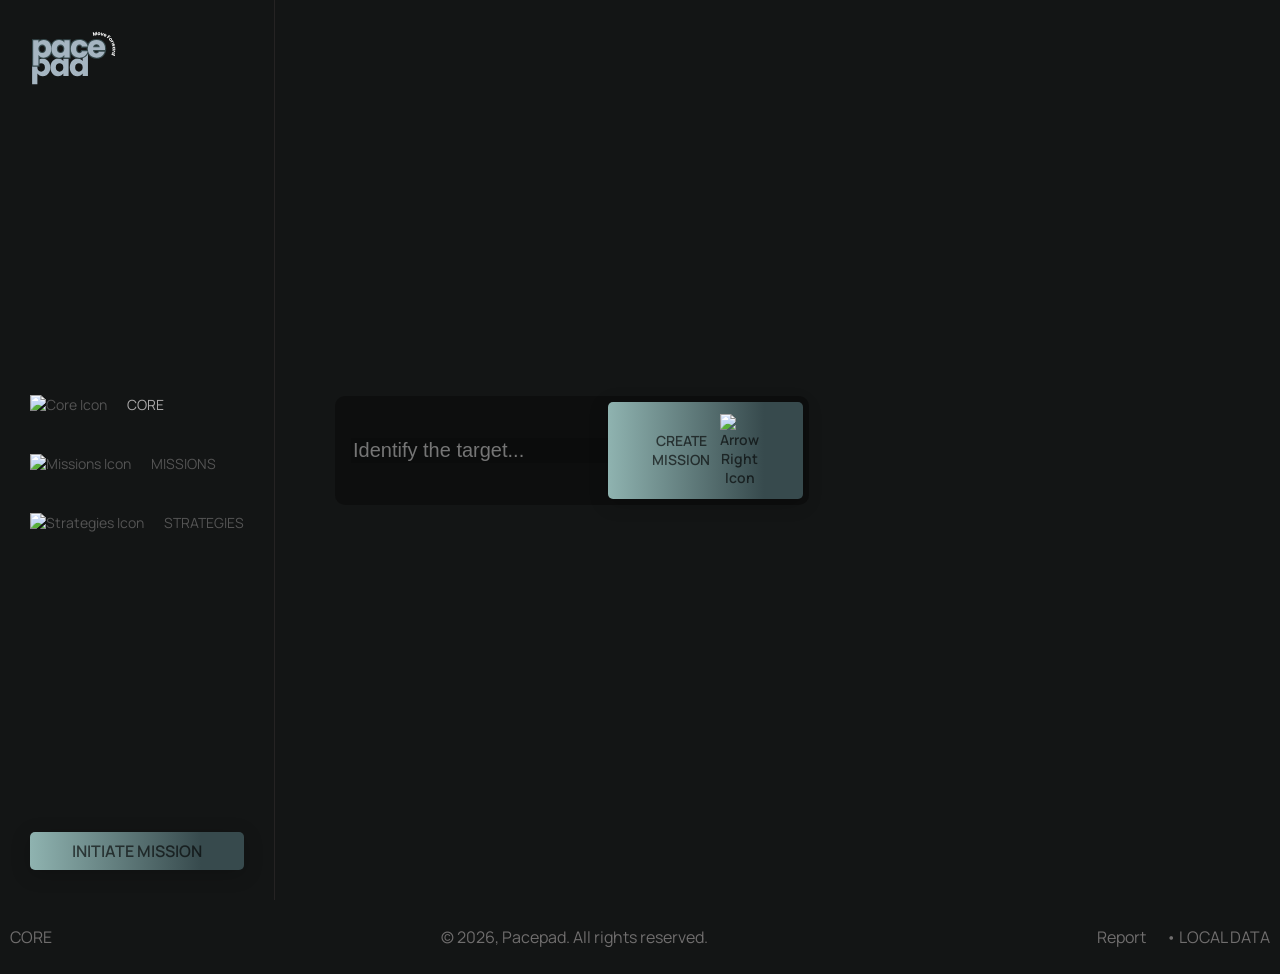
==== index.html @ 88a301ad "feat: enhance navigation and layout across multiple pages with improved styling and new start missio" ====
<!doctype html>
<html lang="en">
  <head>
    <meta charset="UTF-8" />
    <meta name="viewport" content="width=device-width, initial-scale=1.0" />
    <title>PacePad | Core</title>
    <link rel="preconnect" href="https://fonts.googleapis.com" />
    <link rel="preconnect" href="https://fonts.gstatic.com" crossorigin />
    <link
      href="https://fonts.googleapis.com/css2?family=Manrope:wght@200..800&display=swap"
      rel="stylesheet"
    />
    <link rel="stylesheet" href="./styles.css" />
  </head>
  <body>
    <div class="body-flex">
      <header>
        <nav class="nav">
          <a href="#" class="nav__logo"
            ><img src="./assets/pacepad-logo.svg" alt="Pacepad Logo" />
          </a>
          <ul class="nav__list">
            <li class="nav__list-item">
              <img src="./assets/icons/core-icon.svg" alt="Core Icon" />
              <a href="#" class="list-item--active">CORE</a>
            </li>
            <li class="nav__list-item">
              <img src="./assets/icons/mission-icon.svg" alt="Missions Icon" />
              <a href="./missions.html">MISSIONS</a>
            </li>
            <li class="nav__list-item">
              <img
                src="./assets/icons/strategy-icon.svg"
                alt="Strategies Icon"
              />
              <a href="./strategies.html">STRATEGIES</a>
            </li>
          </ul>
          <a href="startmission.html" class="btn btn--primary"
            >INITIATE MISSION</a
          >
        </nav>
      </header>

      <main class="flex-row main__container">
        <div class="flex-column workspace">
          <div class="mission-creator">
            <input
              type="text"
              id="createMissionInput"
              placeholder="Identify the target..."
              class="mission-creator__input"
            />
            <a href="startmission.html" class="btn btn--secondary"
              ><span class="flex-row btn__content"
                >CREATE <br />
                MISSION
                <img
                  src="./assets/icons/arrow-forward.svg"
                  alt="Arrow Right Icon"
              /></span>
            </a>
          </div>
          <div class="focus-missions"></div>
        </div>
        <div class="progress-card"></div>
      </main>
    </div>
    <footer class="footer">
      <a href="#">CORE</a>
      <span>© 2026, Pacepad. All rights reserved.</span>
      <span class="footer-right">
        <a href="mailto:busra.kuscu@code2career.eu">Report</a>
        <p>• LOCAL DATA</p>
      </span>
    </footer>
    <script src="./script.js"></script>
  </body>
</html>
---- styles.css ----
* {
  box-sizing: border-box;
}

:root {
  --color-primary: #8FB3B0;
  --color-secondary: #374A4D;
  --color-tertiary: #A5B5C1;
  --color-neutral: #131515;
  --color-base: #eadfdf2d;
  --color-bright: #626543;

  --text-xs: 0.75rem;
  --text-sm: 0.875rem;
  --text-md: 1rem;
  --text-lg: 1.125rem;
  --text-xl: 1.25rem;
  --text-2xl: 1.5rem;
  --text-3xl: 2rem;

  --max-content: 780px;
}

body {
  font-family: "Manrope", sans-serif;
  margin: 0;
  padding: 0;
  background-color: var(--color-neutral);
}

a {
  color: inherit;
  text-decoration: none;
  display: inline-block;
}

a:hover {
  color: inherit;
  text-decoration: none;
}

/*a:visited {
  color: inherit;
}*/

ul {
  list-style: none;
  margin: 0;
  padding: 0;
}

picture,
img {
  max-width: 100%;
  margin: 0;
}

h1 {
  margin: 0;
  color: #ffffff;

}

h2 {
  font-size: 1.5rem;
  letter-spacing: 0.1rem;
  line-height: 150%;
  margin: 0;
  text-align: center;
}

.body-flex {
  display: flex;
  flex-direction: row;
}

.nav {
  display: flex;
  flex-direction: column;
  justify-content: space-between;
  flex-shrink: 0;
  padding: 30px;
  max-width: 280px;
  width: 100%;
  height: 100vh;
  border-right: 1px solid #252323;
}

.nav__logo img {
  width: 100px;
  height: auto;
}

.nav__list {
  display: flex;
  flex-direction: column;
  gap: 40px;
}

.nav__list-item {
  display: flex;
  align-items: center;
  gap: 20px;
  font-size: 14px;
  color: #545454;
}

.nav__list-item a:hover {
  color: #aba9a9a7;
}

.list-item--active {
  color: #aaa8a8;
}

.flex-row {
  display: flex;
  flex-direction: row;
}

.flex-column {
  display: flex;
  flex-direction: column;
}

.main__container {
  justify-content: space-between;
  align-items: center;
  gap: 30px;
  flex: 1;
  width: 100%;
  max-width: 1100px;
  margin: 50px 60px;
  color: #A5B5C1;
}

.workspace {
  align-items: center;
  justify-content: center;
}

.mission-creator {
  display: flex;
  align-items: center;
  justify-content: center;
  padding: 6px 6px 6px 16px;
  width: 100%;
  border: none;
  border-radius: 10px;
  background-color: #0b0b0ba8;
}

.mission-creator:focus-within {
  border-color: #769f9d29;
  box-shadow: 0 0 0 1px #769f9d29;
}

.mission-creator__input {
  flex: 1;
  border: none;
  outline: none;
  font-size: 20px;
  color: #ffffff77;
  background-color: #0b0b0ba8;
}

.mission__container {
  color: #A5B5C1;
  display: flex;
  flex-direction: column;
  justify-content: baseline;
}

.mission__title {
  font-size: 14px;
  letter-spacing: 0.2rem;
}

.form-container {
  width: 100%;
  max-width: 900px;
  display: flex;
  flex-direction: column;
  gap: 40px;
}

fieldset {
  border: none;
  /* Tarayıcının varsayılan çerçevesini kaldırıyoruz */
  padding: 0;
  margin: 0;
  min-width: 0;
  /* Bazı tarayıcılarda taşmayı önler */
}

legend {
  padding: 0;
  display: table;
  /* Genişlik sorunlarını çözer */
}





.main__title {
  font-size: 32px;
}

.strategy__container {
  margin: 40px;
  gap: 30px;
}

.strategy-card {
  align-items: center;
  justify-content: space-between;
  gap: 24px;
  flex: 1;
  padding: 30px;
  cursor: pointer;
  position: relative;
  transform: scale(0.9);
  opacity: 0.7;
  border: 1px solid #4857631d;
  border-radius: 10px;
  color: #798690;
}

.card--active {
  font-weight: 600;
  transform: scale(1.05);
  opacity: 1;
  z-index: 10;
  box-shadow: 0 0 30px rgba(130, 127, 127, 0.308);
  border-color: var(--color-tertiary);
  color: #e4e9ed;
}

.card-icon {
  padding: 10px;
  border: 1px solid #717c8457;
  border-radius: 50px;
}

.card-icon--active {
  background: radial-gradient(circle, rgba(118, 159, 157, 0.352) 0%, rgba(5, 5, 5, 0) 70%);
  box-shadow:
    0 0 20px 0 rgba(118, 159, 157, 0.5),
    inset 0 0 10px 0 rgba(118, 159, 157, 0.3);
  border-color: #A5B5C1;
}

.card__text {
  text-align: center;
  font-size: 16px;
  line-height: 150%;
}

.card-badge {
  position: absolute;
  top: 0;
  left: 50%;
  transform: translate(-50%, -100%);
  transition: opacity 0.3s ease;
  z-index: 10;
  padding: 4px 16px;
  font-size: 12px;
  font-weight: 700;
  text-align: center;
  width: max-content;
  border-radius: 20px;
  background-color: #98ccc9;
  color: #050505a4;
}

.card-status {
  align-items: center;
  gap: 8px;
  transition: color 0.3s ease;
}

.status-dot {
  width: 12px;
  height: 12px;
  background-color: transparent;
  transition: all 0.3s ease;
  border: 2px solid #4a555e;
  border-radius: 50%;
}

.status-dot--active {
  box-shadow: 0 0 10px 2px rgba(118, 159, 157, 0.6);
  border-color: #769f9d;
  background-color: #bed0cf;
}

.status-text {
  font-size: 12px;
  font-weight: 700;
}





.btn {
  cursor: pointer;
  border: none;
  border-radius: 5px;
  text-align: center;
}

.btn--primary {
  padding: 8px 40px;
  font-weight: 600;
  background: linear-gradient(90deg, var(--color-primary) 0%, var(--color-secondary)80%);
  transition: all 0.4s cubic-bezier(0.4, 0, 0.2, 1);
  box-shadow: 0 4px 20px rgba(0, 0, 0, 0.2);
  color: #000000a0;
}

.btn--primary:hover {
  box-shadow: 0 6px 20px rgba(224, 236, 232, 0.264);
  color: #000000a0;
}

.btn--secondary {
  padding: 12px 24px;
  background: linear-gradient(90deg, var(--color-primary) 0%, var(--color-secondary)80%);
  transition: all 0.4s cubic-bezier(0.4, 0, 0.2, 1);
  box-shadow: 0 4px 20px rgba(0, 0, 0, 0.2);
  color: #000000a0;
}

.btn--secondary:hover {
  box-shadow: 0 6px 20px rgba(224, 236, 232, 0.264);
  color: #000000a0;
}

.btn--tertiary {
  background: transparent;
  padding: 8px 16px;
  transition: all 0.3s ease;
  color: #c3c6cacf;
}

.btn--tertiary:hover {
  color: #ffffff;
}

.btn--active {
  background-color: #48576367;
}

.btn__group {

  gap: 8px;
  padding: 5px 12px;
  border-radius: 10px;
  background-color: #252f374f;
}

.btn__content {
  align-items: center;
  gap: 10px;
  padding-left: 20px;
  padding-right: 20px;
  width: min-content;
  font-weight: 600;
  font-size: 14px;
  color: #000000a0;
}





















.footer {
  display: flex;
  align-items: baseline;
  justify-content: space-between;
  gap: 20px;
  margin: 10px;
  color: #706e6e;
}

.footer-right {
  display: flex;
  align-items: baseline;
  gap: 20px;
}




























.hidden {
  display: none;
}



@media all and (min-width: 640px) and (max-width: 1023.98px) {}

@media all and (min-width: 1024px) {}
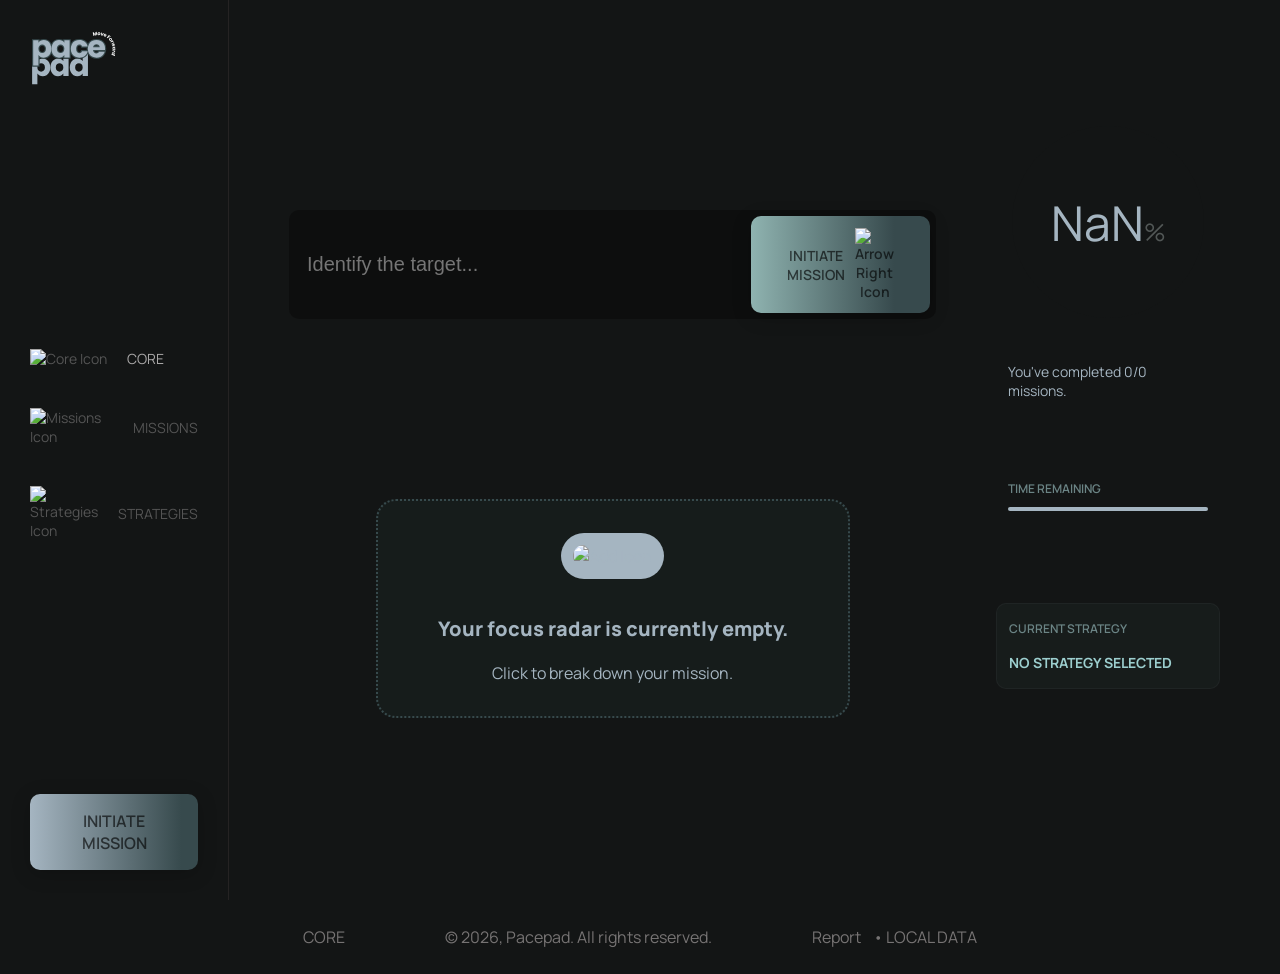
==== commit 08c39e3d: "feat: enhance UI with new focus list, mission card templates, and progress indicators" ====
--- a/index.html
+++ b/index.html
@@ -42,9 +42,9 @@
         </nav>
       </header>
 
-      <main class="flex-row main__container">
+      <main class="flex-row main__container justify-space-between">
         <div class="flex-column workspace">
-          <div class="mission-creator">
+          <div class="flex-row mission-creator">
             <input
               type="text"
               id="createMissionInput"
@@ -53,7 +53,7 @@
             />
             <a href="startmission.html" class="btn btn--secondary"
               ><span class="flex-row btn__content"
-                >CREATE <br />
+                >INITIATE <br />
                 MISSION
                 <img
                   src="./assets/icons/arrow-forward.svg"
@@ -61,9 +61,56 @@
               /></span>
             </a>
           </div>
-          <div class="focus-missions"></div>
+          <a
+            href="startmission.html"
+            class="flex-column empty-state"
+            id="emptyState"
+          >
+            <span>
+              <img
+                class="empty-state__icon"
+                src="assets/icons/add_2_16dp_1F1F1F_FILL1_wght400_GRAD0_opsz20.svg"
+                alt="Add Icon"
+              />
+            </span>
+
+            <span class="box__title" id="emptyStateTitle"
+              >Ready to initiate your first mission?</span
+            >
+            <span class="box__text">Click to break down your mission.</span>
+          </a>
+          <div class="flex-column focus-list hidden" id="focusList">
+            <h1 class="focus-list__title" id="focusListTitle">
+              FOCUS MISSIONS
+            </h1>
+          </div>
         </div>
-        <div class="progress-card"></div>
+        <div class="flex-column dashboard">
+          <div class="flex-column progress-card">
+            <div class="flex-row progress-circle progress-circle--lg">
+              <div class="flex-row inner-circle">
+                <span class="progress-value progress-value--lg"
+                  ><span class="percentage-symbol">%</span></span
+                >
+              </div>
+            </div>
+            <span class="progress__text"></span>
+            <div class="timer__container">
+              <div class="flex-row justify-space-between timer__header">
+                <span class="timer__label">TIME REMAINING</span>
+                <span class="timer__value" id="timeValue"></span>
+              </div>
+              <div class="timer__progress-bar">
+                <div class="progress-bar-fill" id="progressFill"></div>
+              </div>
+            </div>
+          </div>
+
+          <a href="./strategies.html" class="flex-column strategy__indicator">
+            <span class="indicator__label">CURRENT STRATEGY</span>
+            <span class="indicator__text" id="currentStrategy">QUICK WINS</span>
+          </a>
+        </div>
       </main>
     </div>
     <footer class="footer">
@@ -74,6 +121,55 @@
         <p>• LOCAL DATA</p>
       </span>
     </footer>
-    <script src="./script.js"></script>
+    <template id="missionCardTemplate">
+      <div class="flex-column mission-card" id="missionCard">
+        <div class="flex-row mission-card__header">
+          <div class="flex-row">
+            <div class="flex-row progress-circle progress-circle--sm">
+              <div class="flex-row inner-circle">
+                <span class="progress-value progress-value--sm">0%</span>
+              </div>
+            </div>
+
+            <div class="flex-column title-wrapper">
+              <h3 class="mission-title"></h3>
+              <span class="mission-card__type"></span>
+            </div>
+          </div>
+          <span class="focus-badge hidden">FOCUS</span>
+          <div class="flex-row mission-card__status">
+            <div class="flex-column card__status">
+              <span class="status__label">TIME REMAINING</span>
+              <span class="status__time"></span>
+            </div>
+            <span class="chevron-icon">▼</span>
+          </div>
+        </div>
+
+        <div class="flex-column mission-card__body hidden">
+          <ul class="flex-column mission-card__list"></ul>
+          <div class="flex-row card__ctas">
+            <button class="btn action__button update__button">UPDATE</button>
+            <button class="btn action__button complete-all__button">
+              MARK ALL AS COMPLETE
+            </button>
+
+            <button class="btn action__button remove-card__button">
+              REMOVE
+            </button>
+          </div>
+        </div>
+      </div>
+    </template>
+    <template id="cardStepTemplate">
+      <li class="flex-row card__list-item">
+        <label class="flex-row task-label">
+          <input type="checkbox" class="task-check" />
+          <span class="task-text"></span>
+        </label>
+        <span class="list-item__time"></span>
+      </li>
+    </template>
+    <script src="./missions.js"></script>
   </body>
 </html>
--- a/styles.css
+++ b/styles.css
@@ -19,6 +19,11 @@
   --text-3xl: 2rem;
 
   --max-content: 780px;
+
+
+
+
+
 }
 
 body {
@@ -58,7 +63,6 @@
 h1 {
   margin: 0;
   color: #ffffff;
-
 }
 
 h2 {
@@ -66,7 +70,18 @@
   letter-spacing: 0.1rem;
   line-height: 150%;
   margin: 0;
-  text-align: center;
+}
+
+h3 {
+  margin: 0;
+  font-size: 1rem;
+}
+
+fieldset {
+  flex: 1;
+  border: none;
+  padding: 0;
+  margin: 0;
 }
 
 .body-flex {
@@ -124,19 +139,136 @@
 }
 
 .main__container {
-  justify-content: space-between;
-  align-items: center;
-  gap: 30px;
-  flex: 1;
+  gap: 60px;
   width: 100%;
   max-width: 1100px;
   margin: 50px 60px;
   color: #A5B5C1;
 }
 
+.align-center {
+  align-items: center;
+}
+
+
+
+
 .workspace {
-  align-items: center;
-  justify-content: center;
+  gap: 20px;
+  align-items: center;
+  max-width: 800px;
+
+  width: 100%;
+
+}
+
+.focus-list {
+  width: 100%;
+  margin: 0;
+}
+
+.focus-list__title {
+  font-size: 12px;
+  font-weight: 300px;
+  letter-spacing: 3px;
+  color: #6b8783;
+  margin-top: 60px;
+}
+
+.dashboard {
+  max-width: 400px;
+  gap: 80px;
+  align-items: center;
+  justify-content: flex-start;
+  margin-top: 60px;
+  align-self: flex-start;
+}
+
+
+.progress-card {
+  gap: 40px;
+  align-items: center;
+  padding: 12px;
+
+  flex: 1;
+}
+
+.progress__text {
+  font-size: 14px;
+  margin-bottom: 40px;
+}
+
+.percentage-symbol {
+  font-size: 24px;
+  color: rgba(101, 107, 106, 0.771);
+}
+
+
+.timer__container {
+  width: 100%;
+
+  flex: 1;
+
+}
+
+.strategy__indicator {
+  gap: 16px;
+  width: 100%;
+  justify-content: flex-start;
+  padding: 16px 12px;
+  border: 1px solid #2f313266;
+  background-color: #1d272569;
+  border-radius: 10px;
+  margin-top: auto;
+
+}
+
+.indicator__label {
+
+  font-size: 12px;
+  font-weight: 600;
+  color: #6b8485;
+}
+
+.indicator__text {
+  font-size: 14px;
+  font-weight: 700;
+  color: #9ccece;
+}
+
+
+.timer__header {
+  gap: 12px;
+  font-weight: 700;
+  align-items: baseline;
+  margin-bottom: 10px;
+}
+
+.timer__label {
+  color: #6b8485;
+  font-size: 12px;
+  font-weight: 600;
+
+}
+
+
+.timer__value {
+
+  font-size: 14px;
+  font-weight: 400;
+}
+
+.timer__progress-bar {
+  width: 100%;
+  height: 4px;
+  background-color: var(--color-tertiary);
+  border-radius: 4px;
+}
+
+.progress-bar--fill {
+  width: 0%;
+  background-color: var(--color-neutral);
+  border-radius: 4px;
 }
 
 .mission-creator {
@@ -145,6 +277,9 @@
   justify-content: center;
   padding: 6px 6px 6px 16px;
   width: 100%;
+  flex: 0;
+  margin-top: 160px;
+  margin-bottom: 60px;
   border: none;
   border-radius: 10px;
   background-color: #0b0b0ba8;
@@ -156,58 +291,742 @@
 }
 
 .mission-creator__input {
+  width: 100%;
+  border: none;
+  outline: none;
+  background: none;
+  font-size: 20px;
+  color: #ffffffac;
+}
+
+.mission__container {
+  color: #A5B5C1;
+  gap: 24px;
   flex: 1;
+  margin-left: 40px;
+  margin-right: 40px;
+  width: 100%;
+
+}
+
+.justify-space-between {
+  justify-content: space-between;
+}
+
+.align-baseline {
+  align-items: baseline;
+}
+
+
+.mission__title {
+  font-size: 16px;
+  letter-spacing: 0.2rem;
+}
+
+.form__container {
+  width: 100%;
+  max-width: 900px;
+  gap: 10px;
+}
+
+.form__header {
+  align-items: center;
+  gap: 16px;
+}
+
+.form__legend {
+  margin-bottom: 20px;
+  font-size: 12px;
+  font-weight: 700;
+  letter-spacing: 2px;
+}
+
+.mt-60 {
+  margin-top: 60px;
+}
+
+.mb-20 {
+  margin-bottom: 20px;
+}
+
+
+
+
+.input-field {
   border: none;
   outline: none;
   font-size: 20px;
-  color: #ffffff77;
-  background-color: #0b0b0ba8;
-}
-
-.mission__container {
-  color: #A5B5C1;
+  color: #ffffffac;
+  background-color: #0b0b0b7b;
+  border-radius: 10px;
+  padding: 20px 32px;
+  width: 100%;
+  max-width: 700px;
+}
+
+.toggle__container {
+  align-items: center;
+  gap: 8px;
+  padding: 20px 14px;
+  width: fit-content;
+  background: #1a1c1e;
+  border-radius: 10px;
+}
+
+.toggle__label,
+.toggle__status {
+  font-size: 12px;
+  font-weight: 700;
+  color: #8b9a9a;
+}
+
+.toggle-btn {
+  display: inline-flex;
+  align-items: center;
+  width: 44px;
+  height: 24px;
+  background-color: #4d545b72;
+  border-radius: 9999px;
+  border: none;
+  cursor: pointer;
+  padding: 0;
+}
+
+.toggle-btn--active {
+  background-color: #5a8782c9;
+}
+
+.toggle-slider {
+  display: inline-block;
+  width: 16px;
+  height: 16px;
+  background-color: var(--color-tertiary);
+  border-radius: 50%;
+  transform: translateX(4px);
+  transition: transform 0.4s ease;
+}
+
+.toggle-btn--active .toggle-slider {
+  transform: translateX(24px);
+}
+
+.form__error {
+  color: #71c1b5ec;
+  font-size: 14px;
+  font-weight: 800;
+}
+
+.mission-title {
+  text-transform: uppercase;
+  margin-right: 20px;
+  flex: 1;
+  min-width: 0;
+  word-wrap: break-word;
+  word-break: break-all;
+
+}
+
+
+
+
+
+
+.mission-types__container {
+  display: grid;
+  grid-template-columns: repeat(2, 1fr);
+  align-items: baseline;
+  justify-content: start;
+  gap: 16px;
+  margin-bottom: 32px;
+}
+
+.mission-types__option {
+  border-radius: 10px;
+  border: 1px solid #2f313266;
+  background-color: #1c1e2033;
+  padding: 12px 24px;
+  cursor: pointer;
+  box-shadow: 0 4px 10px rgba(0, 0, 0, 0.4);
+}
+
+.mission-types--active {
+  background-color: #162525;
+  border: 1px solid #1b453f;
+  box-shadow: 0 4px 15px rgba(41, 67, 63, 0.35);
+}
+
+.option__content {
+  align-items: baseline;
+  gap: 8px;
+  font-weight: 700;
+}
+
+.option__title {
+  font-size: 14px;
+  color: #f3f4f6df
+}
+
+.option__subtitle {
+  font-size: 12px;
+  color: #656E70;
+}
+
+.sr-only {
+  position: absolute;
+  width: 1px;
+  height: 1px;
+  padding: 0;
+  margin: -1px;
+  overflow: hidden;
+  clip: rect(0, 0, 0, 0);
+  border: 0;
+}
+
+.mission-types__option:has(input:focus-visible) {
+  border-color: #ffffff;
+}
+
+.form__context {
+
+  color: var(--color-tertiary);
+  line-height: 150%;
+  text-align: center;
+  letter-spacing: 2px;
+  text-shadow: 0 0 20px rgba(255, 255, 255, 0.362);
+}
+
+.breakdown__header {
+  justify-content: space-between;
+  align-items: baseline;
+
+}
+
+.breakdown__list {
+  gap: 20px;
+}
+
+.breakdown__list-item {
+  background-color: #1a1c1e;
+  border: 1px solid #131515;
+  border-radius: 10px;
+  padding: 12px 40px;
+  align-items: center;
+  justify-content: center;
+  gap: 16px;
+  box-shadow: 0 4px 10px rgba(0, 0, 0, 0.603);
+  min-height: 84px;
+
+}
+
+.list-item__number {
+  font-size: 20px;
+  font-weight: 700;
+  color: #3e4b4dd6;
+  margin-right: 32px;
+}
+
+.list-item__input {
+  flex: 1;
+  background: none;
+  border: none;
+  outline: none;
+  font-size: 18px;
+  color: #ffffffac;
+  width: 100%;
+}
+
+.list-item__input::placeholder {
+  color: #7479798b;
+}
+
+.list-item__actions {
+  gap: 8px;
+}
+
+.set-time__button {
+  align-items: center;
+  justify-content: center;
+  gap: 8px;
+  font-size: 14px;
+  border-radius: 40px;
+  box-shadow: 0 0 3px 0 #c5dcdb33;
+  padding: 10px;
+  min-width: 130px;
+  background-color: #769f9d53;
+  color: #bdc0c2db;
+}
+
+.set-time__button:hover {
+  background-color: #769f9d80;
+}
+
+.delete__button {
+  max-width: 90px;
+  background: none;
+  color: #a5b5c1c4;
+  padding: 10px;
+  box-shadow: 0 0 3px 0 #c5dcdb33;
+}
+
+.delete__button:hover {
+  background-color: #5e606027;
+}
+
+.add-step__button {
+  gap: 8px;
+  align-items: center;
+  background: none;
+  color: #a5b5c1c4;
+  width: 100%;
+}
+
+.add-step__button:hover {
+  background-color: #1a1c1e;
+}
+
+.submit__button {
+  gap: 12px;
+  align-items: center;
+  max-width: max-content;
+  margin: 0 auto;
+  padding: 20px 40px;
+  color: #232626;
+  font-weight: 600;
+  background: linear-gradient(90deg, var(--color-tertiary) 0, var(--color-secondary) 90%);
+}
+
+.calibration__container {
+  position: relative;
+  align-items: center;
+  justify-content: center;
+  gap: 60px;
+  background: radial-gradient(circle at center, #1a2a28 0%, #0d1413 100%);
+  padding: 40px;
+  border-radius: 16px;
+  user-select: none;
+  flex: 1;
+  width: 100%;
+}
+
+.column__time {
+  align-items: center;
+  min-width: 80px;
+}
+
+.column__label {
+  color: #6b8783;
+  font-size: 12px;
+  letter-spacing: 2px;
+  margin-bottom: 15px;
+}
+
+.calibration__button {
+  background: none;
+  border: none;
+  color: #3a4b49;
+  font-size: 20px;
+  cursor: pointer;
+  transition: color 0.3s ease;
+}
+
+.calibration__button:hover {
+  color: #769f9d;
+}
+
+.current__value {
+  font-size: 24px;
+  color: #2a3b39;
+  transition: all 0.3s cubic-bezier(0.4, 0, 0.2, 1);
+}
+
+.current__value.active {
+  font-size: 56px;
+  font-weight: bold;
+  color: #c9f5f0;
+  text-shadow: 0 0 20px rgba(0, 229, 255, 0.4);
+}
+
+.time-separator {
+  font-size: 40px;
+  color: #2a3b39;
+  margin-top: 10px;
+}
+
+.time-picker__button {
+  background-color: #2a3b39;
+  color: #c9f5f0;
+  padding: 12px 48px;
+  border: 1px solid #b6babc32;
+  border-radius: 30px;
+  box-shadow:
+    0 0 10px 0 rgba(118, 159, 157, 0.5),
+    inset 0 0 10px 0 rgba(118, 159, 157, 0.3);
+  cursor: pointer;
+}
+
+.time-picker__button:hover {
+  background-color: #2a3b39cd;
+}
+
+
+.error-message {
+  position: absolute;
+  top: 20%;
+  left: 50%;
+  transform: translateX(-50%);
+  z-index: 1000;
+  background-color: #b6babc32;
+  color: white;
+  padding: 20px 60px;
+  border-radius: 8px;
+  box-shadow: 0 0 0 9999px rgba(0, 0, 0, 0.6);
+}
+
+
+.close__button {
+  position: absolute;
+  top: 12px;
+  right: 24px;
+  background: transparent;
+  border: none;
+  font-size: 24px;
+  line-height: 1;
+  color: #f0f1f2;
+  cursor: pointer;
+  padding: 8px;
+  transition: color 0.2s ease;
+  opacity: 0.7;
+}
+
+.close__button:hover {
+  opacity: 1;
+}
+
+.mission-card {
+  gap: 60px;
+  justify-content: baseline;
+  align-items: center;
+  margin-top: 40px;
+  border-left: 4px solid #134b4bb2;
+  background-color: #32343624;
+  border: 1px solid #0a0c1072;
+  border-radius: 20px;
+  padding: 40px;
+  width: 100%;
+
+}
+
+
+#focusList .mission-title {
+  font-size: 14px;
+}
+
+.mission-card:active {
+  border: 1px solid #b7baba46;
+
+}
+
+
+
+.mission-card__header {
+  cursor: pointer;
+  justify-content: space-between;
+  align-items: flex-start;
+  width: 100%;
+}
+
+.focus-badge {
+  background-color: rgba(93, 155, 186, 0.707);
+  color: white;
+  font-size: 12px;
+  padding: 4px 12px;
+  border-radius: 10px;
+  font-weight: 700;
+  margin-left: auto;
+  margin-right: 20px;
+  flex-shrink: 0;
+  text-align: center;
+  /* Metin ne kadar uzarsa uzasın beni ezme! */
+  width: 90px;
+}
+
+
+
+.progress-circle {
+  flex-shrink: 0;
+  border-radius: 50%;
+  background: conic-gradient(var(--color-tertiary) var(--percent, 0%), #1a2628 0deg);
+  align-items: center;
+  justify-content: center;
+
+}
+
+
+
+.progress-circle--lg {
+  width: 200px;
+  height: 200px;
+}
+
+.progress-circle--sm {
+  width: 60px;
+  height: 60px;
+}
+
+.inner-circle {
+  width: calc(100% - 8px);
+  height: calc(100% - 8px);
+  background-color: var(--color-neutral);
+  border-radius: 50%;
+  align-items: center;
+  justify-content: center;
+}
+
+.progress-value {
+  text-align: center;
+}
+
+.progress-value--lg {
+  font-size: 48px;
+
+}
+
+.progress-value--sm {
+  font-size: 12px;
+
+}
+
+
+.title-wrapper {
+  margin-left: 32px;
+  gap: 16px;
+}
+
+.mission-card__type {
+  color: #fbfbfb;
+  font-weight: 700;
+  font-size: 12px;
+  max-width: fit-content;
+  background-color: #3a8ac348;
+  text-align: center;
+  padding: 2px 8px;
+  border-radius: 3px;
+  border: 0.5px solid #3362835f;
+}
+
+.mission-card__status {
+  align-items: flex-start;
+  gap: 60px;
+}
+
+.card__status {
+  gap: 16px;
+  align-items: flex-end;
+}
+
+.status__title {
+  font-size: 14px;
+  font-weight: 700;
+  color: #a5b5c18f;
+}
+
+.status__label {
+  font-size: 12px;
+  color: #a5b5c18f;
+}
+
+.status__time {
+  font-weight: 700;
+  width: 120px;
+  /* Zaman bölümüne sabit bir genişlik ver */
+  flex-shrink: 0;
+  /* Asla ezilme */
+  text-align: right;
+
+}
+
+
+
+.chevron-icon {
+  display: inline-block;
+  transition: transform 0.3s ease;
+
+}
+
+.rotate {
+  transform: rotate(180deg);
+}
+
+.mission-card__body {
+  gap: 40px;
+  width: 100%;
+}
+
+.mission-card__list {
+  gap: 16px;
+  list-style: none;
+  justify-content: baseline;
+  align-items: baseline;
+  font-size: 14px;
+
+}
+
+.status-message {
+  position: fixed;
+  bottom: 60px;
+  right: 20px;
+  background-color: #144940;
+  padding: 15px 25px;
+  border-radius: 10px;
+  box-shadow: 0 4px 12px rgba(0, 0, 0, 0.3);
+  transform: translateY(20px);
+  transition: all 0.5s ease;
+  z-index: 1000;
+}
+
+
+
+
+
+
+.card__list-item {
+  justify-content: space-between;
+  max-width: 1000px;
+  width: 100%;
+
+  padding: 16px;
+
+}
+
+.list-item__time {
+  color: #f0f1f2;
+  background: #292d2e5f;
+  text-align: center;
+  padding: 12px 24px;
+  min-width: 120px;
+  border-radius: 10px;
+  text-transform: uppercase;
+  margin-right: 20px;
+}
+
+
+.task-label {
+  gap: 16px;
+  align-items: center;
+
+  cursor: pointer;
+}
+
+
+.task-check {
+  appearance: none;
+  -webkit-appearance: none;
+
+  width: 20px;
+  height: 20px;
+  border-radius: 50%;
+  /* Kareyi yuvarlak yapar */
+  border: 2px solid #3b444b;
+  /* İşaretsiz kenarlık rengi */
+  background-color: transparent;
+  margin: 0;
+
+  cursor: pointer;
   display: flex;
-  flex-direction: column;
-  justify-content: baseline;
-}
-
-.mission__title {
-  font-size: 14px;
-  letter-spacing: 0.2rem;
-}
-
-.form-container {
-  width: 100%;
-  max-width: 900px;
-  display: flex;
-  flex-direction: column;
-  gap: 40px;
-}
-
-fieldset {
-  border: none;
-  /* Tarayıcının varsayılan çerçevesini kaldırıyoruz */
-  padding: 0;
-  margin: 0;
-  min-width: 0;
-  /* Bazı tarayıcılarda taşmayı önler */
-}
-
-legend {
-  padding: 0;
-  display: table;
-  /* Genişlik sorunlarını çözer */
-}
+  align-items: center;
+  justify-content: center;
+  transition: all 0.2s ease;
+  flex-shrink: 0;
+
+}
+
+
+
+/* Checkbox işaretlendiğinde kutu rengi */
+.task-check:checked {
+  background-color: #79949f;
+  border-color: #79949f;
+}
+
+/* İşaretlendiğinde beliren TİK */
+.task-check:checked::after {
+  content: '';
+  width: 4px;
+  height: 9px;
+  border: solid #0d1114;
+  /* TİK rengi (koyu arka planınıza uygun) */
+  border-width: 0 2px 2px 0;
+  transform: rotate(45deg);
+  margin-bottom: 2px;
+}
+
+
+
+
+.card__ctas {
+  align-items: flex-end;
+  justify-content: flex-end;
+  gap: 12px;
+
+}
+
+
+
+.action__button {
+  background: none;
+  color: #c3d0d56a;
+  padding: 12px;
+  max-width: fit-content;
+}
+
+.action__button:hover {
+  color: #9cb4bdef;
+}
+
+.mission-card.is-open .chevron-icon {
+  transform: rotate(180deg);
+}
+
+
+
+
+
+
+
+
+
+
+
+
+
+
+
+
+
+
+
+
+
+
+
+
+
+
+
+
+
 
 
 
 
 
 .main__title {
-  font-size: 32px;
+  font-size: 28px;
+  font-weight: 500;
 }
 
 .strategy__container {
+  max-width: 1100px;
   margin: 40px;
   gap: 30px;
 }
@@ -249,6 +1068,10 @@
     0 0 20px 0 rgba(118, 159, 157, 0.5),
     inset 0 0 10px 0 rgba(118, 159, 157, 0.3);
   border-color: #A5B5C1;
+}
+
+.card__title {
+  text-align: center;
 }
 
 .card__text {
@@ -307,26 +1130,28 @@
 .btn {
   cursor: pointer;
   border: none;
-  border-radius: 5px;
+  border-radius: 10px;
   text-align: center;
+
 }
 
 .btn--primary {
-  padding: 8px 40px;
+  padding: 16px 40px;
   font-weight: 600;
-  background: linear-gradient(90deg, var(--color-primary) 0%, var(--color-secondary)80%);
+  background: linear-gradient(90deg, var(--color-tertiary) 0, var(--color-secondary) 90%);
   transition: all 0.4s cubic-bezier(0.4, 0, 0.2, 1);
   box-shadow: 0 4px 20px rgba(0, 0, 0, 0.2);
   color: #000000a0;
 }
 
-.btn--primary:hover {
+.btn--primary:hover,
+.submit__button:hover {
   box-shadow: 0 6px 20px rgba(224, 236, 232, 0.264);
   color: #000000a0;
 }
 
 .btn--secondary {
-  padding: 12px 24px;
+  padding: 12px 16px;
   background: linear-gradient(90deg, var(--color-primary) 0%, var(--color-secondary)80%);
   transition: all 0.4s cubic-bezier(0.4, 0, 0.2, 1);
   box-shadow: 0 4px 20px rgba(0, 0, 0, 0.2);
@@ -354,7 +1179,6 @@
 }
 
 .btn__group {
-
   gap: 8px;
   padding: 5px 12px;
   border-radius: 10px;
@@ -376,6 +1200,35 @@
 
 
 
+.empty-state {
+  gap: 20px;
+  justify-content: center;
+  align-items: center;
+  margin: 0 auto;
+  padding: 32px 60px;
+  max-width: fit-content;
+  margin-top: 100px;
+  background-color: #1d27256c;
+  border: 2px dotted #374A4D;
+  border-radius: 20px;
+
+}
+
+.empty-state__icon {
+  padding: 12px;
+  background-color: #A5B5C1;
+  border-radius: 24px;
+}
+
+.box__title {
+  margin-top: 16px;
+  font-size: 20px;
+  font-weight: 800;
+}
+
+
+
+
 
 
 
@@ -395,16 +1248,16 @@
 .footer {
   display: flex;
   align-items: baseline;
-  justify-content: space-between;
-  gap: 20px;
+  justify-content: center;
+  gap: 100px;
   margin: 10px;
-  color: #706e6e;
+  color: #c9c3c38b;
 }
 
 .footer-right {
   display: flex;
   align-items: baseline;
-  gap: 20px;
+  gap: 12px;
 }
 
 
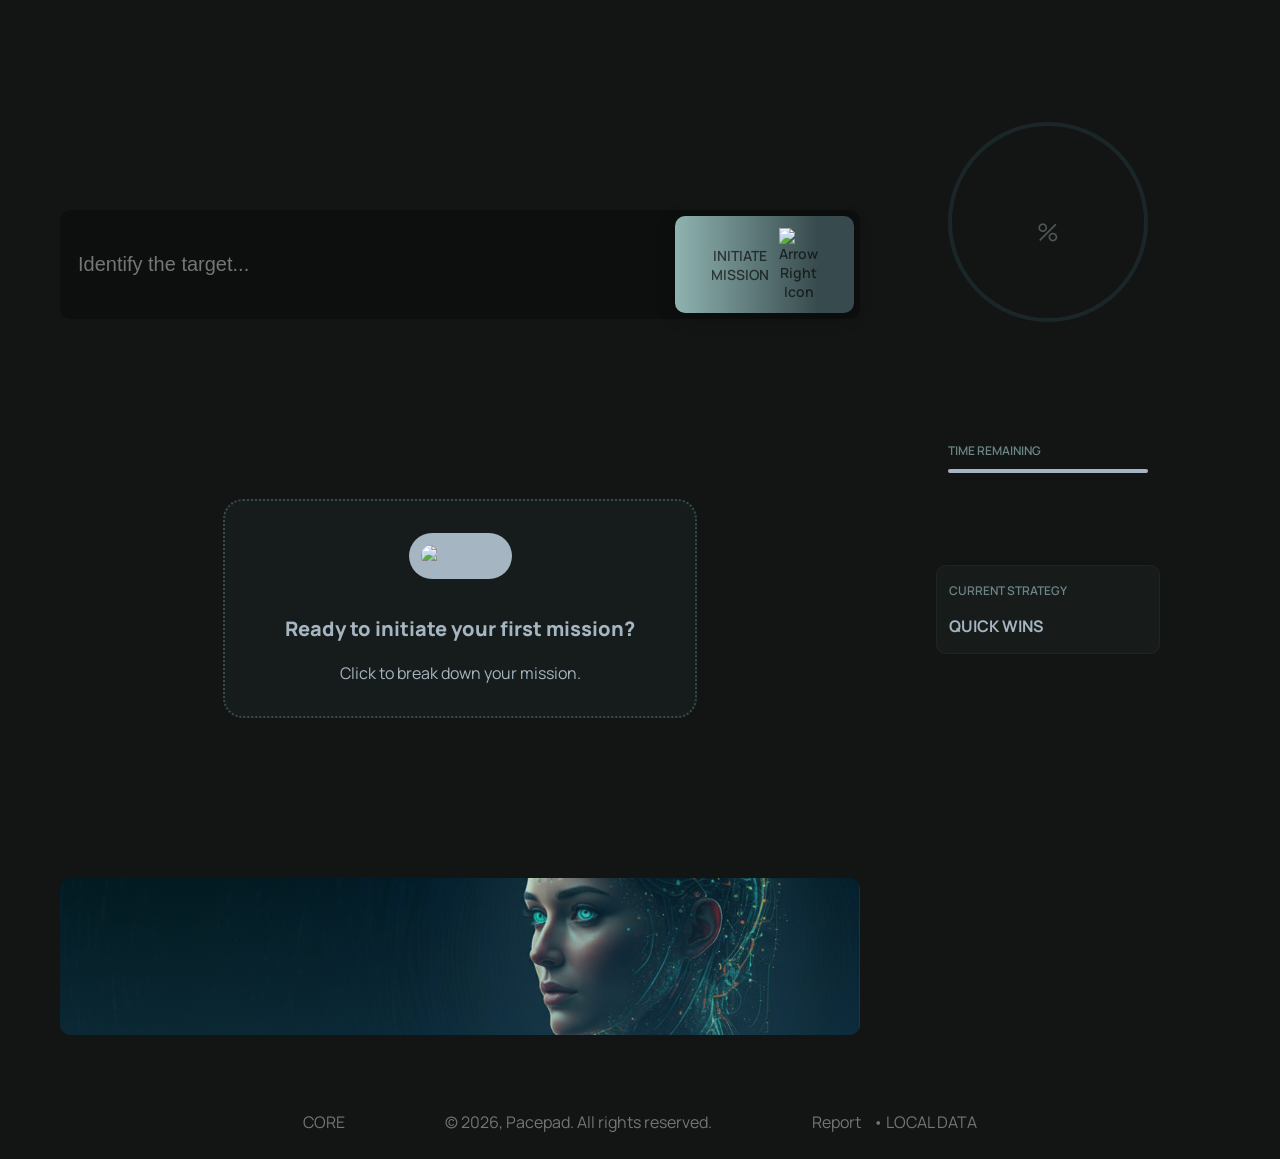
==== commit a82ad894: "feat: enhance mission and strategy pages with improved UI and functionality - Added autocomplete="of" ====
--- a/index.html
+++ b/index.html
@@ -50,8 +50,12 @@
               id="createMissionInput"
               placeholder="Identify the target..."
               class="mission-creator__input"
+              autocomplete="off"
             />
-            <a href="startmission.html" class="btn btn--secondary"
+            <a
+              href="startmission.html"
+              class="btn btn--secondary"
+              id="mainInitiateLink"
               ><span class="flex-row btn__content"
                 >INITIATE <br />
                 MISSION
@@ -84,6 +88,12 @@
               FOCUS MISSIONS
             </h1>
           </div>
+          <div class="quote__container" id="quoteContainer">
+            <div class="flex-column quote__content">
+              <p id="quoteText"></p>
+              <p class="quote-author" id="quoteAuthor"></p>
+            </div>
+          </div>
         </div>
         <div class="flex-column dashboard">
           <div class="flex-column progress-card">
@@ -101,7 +111,7 @@
                 <span class="timer__value" id="timeValue"></span>
               </div>
               <div class="timer__progress-bar">
-                <div class="progress-bar-fill" id="progressFill"></div>
+                <div class="progress-bar--fill" id="progressFill"></div>
               </div>
             </div>
           </div>
@@ -164,7 +174,7 @@
     <template id="cardStepTemplate">
       <li class="flex-row card__list-item">
         <label class="flex-row task-label">
-          <input type="checkbox" class="task-check" />
+          <input type="checkbox" class="task-check" autocomplete="off" />
           <span class="task-text"></span>
         </label>
         <span class="list-item__time"></span>
--- a/styles.css
+++ b/styles.css
@@ -99,6 +99,7 @@
   width: 100%;
   height: 100vh;
   border-right: 1px solid #252323;
+  display: none;
 }
 
 .nav__logo img {
@@ -231,9 +232,12 @@
 }
 
 .indicator__text {
-  font-size: 14px;
+  font-size: 16px;
   font-weight: 700;
-  color: #9ccece;
+}
+
+.clear-all__button {
+  box-shadow: 0 0 2px 0 #c5dcdb84;
 }
 
 
@@ -261,14 +265,47 @@
 .timer__progress-bar {
   width: 100%;
   height: 4px;
+
+  background-color: #1a2628;
+  border-radius: 4px;
+}
+
+.progress-bar--fill {
+  width: 100%;
+  height: 100%;
   background-color: var(--color-tertiary);
   border-radius: 4px;
-}
-
-.progress-bar--fill {
-  width: 0%;
-  background-color: var(--color-neutral);
-  border-radius: 4px;
+
+}
+
+.quote__container {
+  background-image: linear-gradient(rgba(8, 113, 142, 0.233), rgba(27, 99, 127, 0.4)), url('./assets/quote-bg.svg');
+  background-size: cover;
+  background-repeat: repeat;
+  background-position: center right;
+  width: 100%;
+  margin-top: 140px;
+  border-radius: 10px;
+  padding: 20px;
+
+}
+
+
+.quote__content {
+  width: 100%;
+  max-width: 300px;
+  font-weight: 600;
+  margin: 20px;
+  text-shadow: 0 0 12px rgba(27, 114, 121, 0.6), 0 0 24px rgba(52, 172, 185, 0.385);
+}
+
+.quote-author {
+  font-size: 12px;
+  letter-spacing: 3px;
+  color: #8892b0;
+  align-self: end;
+  border-top: 1px solid #2c4d6776;
+  padding-top: 20px;
 }
 
 .mission-creator {
@@ -974,7 +1011,7 @@
 
 .action__button {
   background: none;
-  color: #c3d0d56a;
+  color: #c3d0d5a7;
   padding: 12px;
   max-width: fit-content;
 }
@@ -1025,11 +1062,7 @@
   font-weight: 500;
 }
 
-.strategy__container {
-  max-width: 1100px;
-  margin: 40px;
-  gap: 30px;
-}
+
 
 .strategy-card {
   align-items: center;
@@ -1260,31 +1293,47 @@
   gap: 12px;
 }
 
-
-
-
-
-
-
-
-
-
-
-
-
-
-
-
-
-
-
-
-
-
-
-
-
-
+.hamburger-btn {
+  background: none;
+  border: none;
+  cursor: pointer;
+  display: flex;
+  flex-direction: column;
+  gap: 6px;
+  /* Çizgiler arası mesafe */
+  padding: 10px;
+}
+
+.hamburger-btn span {
+  display: block;
+  width: 30px;
+  height: 3px;
+  background-color: #333;
+  /* Çizgi rengi */
+  border-radius: 2px;
+  transition: all 0.3s ease-in-out;
+}
+
+.hamburger-btn.active span {
+  background-color: #ff4757;
+  /* İkonun rengini kırmızıya veya marka rengine çekebilirsin */
+}
+
+
+
+
+
+
+
+.strategy__container {
+  display: flex;
+  flex-direction: column;
+  align-items: center;
+  justify-content: center;
+  max-width: 600px;
+  margin: 20px;
+  gap: 20px;
+}
 
 
 .hidden {
@@ -1295,4 +1344,11 @@
 
 @media all and (min-width: 640px) and (max-width: 1023.98px) {}
 
-@media all and (min-width: 1024px) {}+@media all and (min-width: 1024px) {
+  .strategy__container {
+    flex-direction: row;
+    max-width: 1100px;
+    margin: 40px;
+    gap: 30px;
+  }
+}
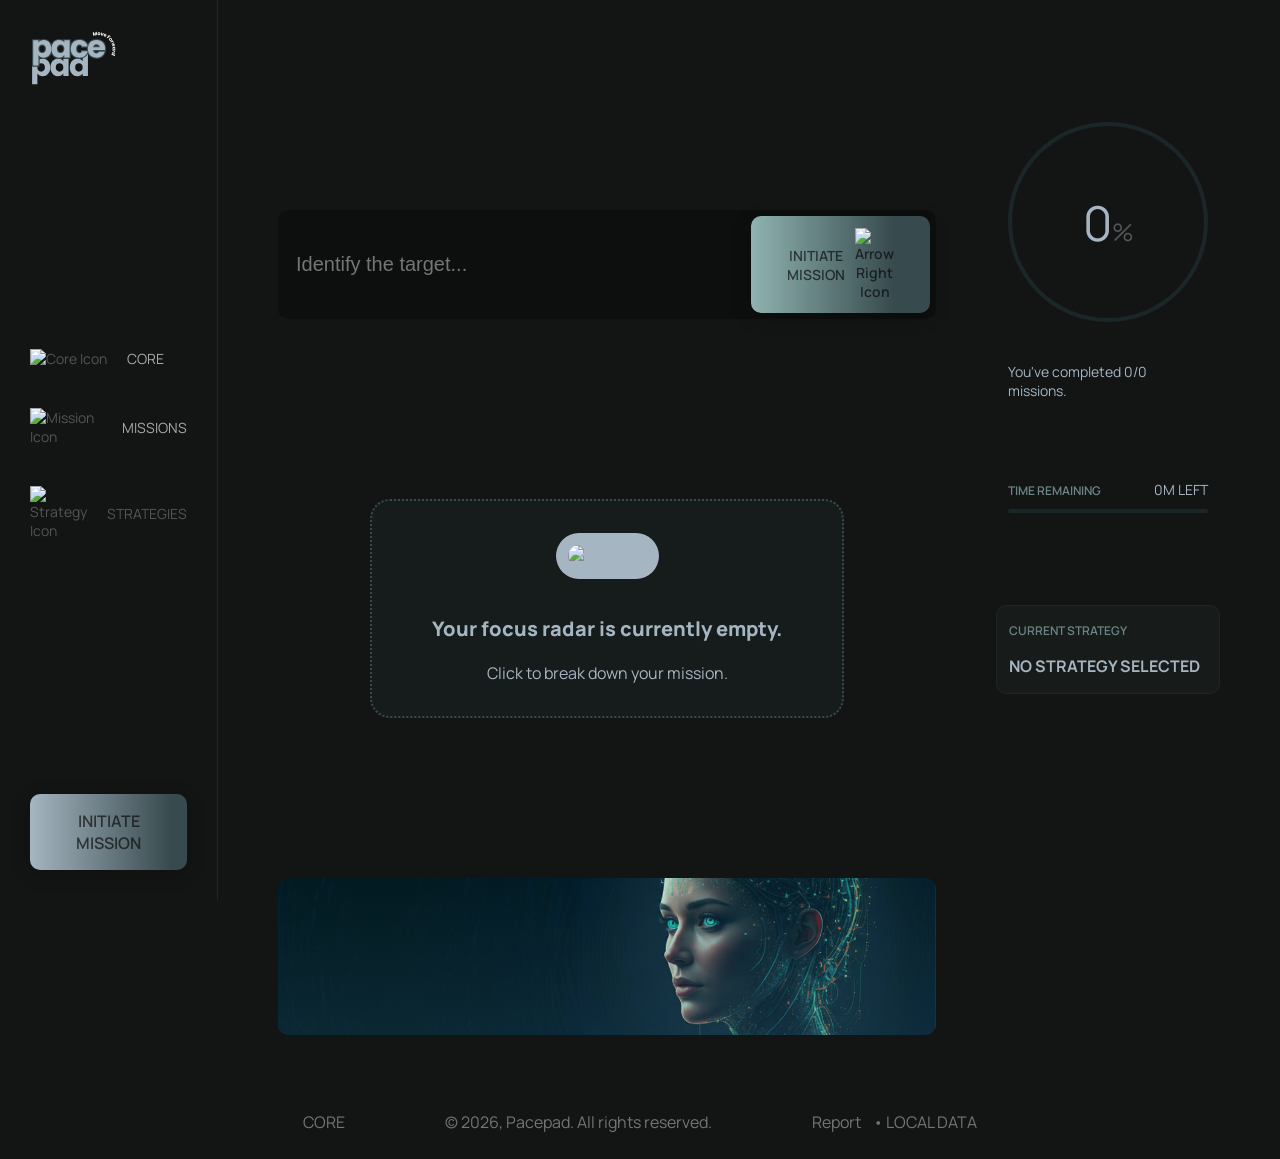
==== commit 20563cac: "feat: update UI components and improve accessibility across multiple pages" ====
--- a/index.html
+++ b/index.html
@@ -16,23 +16,20 @@
     <div class="body-flex">
       <header>
         <nav class="nav">
-          <a href="#" class="nav__logo"
+          <a href="index.html" class="nav__logo"
             ><img src="./assets/pacepad-logo.svg" alt="Pacepad Logo" />
           </a>
           <ul class="nav__list">
             <li class="nav__list-item">
               <img src="./assets/icons/core-icon.svg" alt="Core Icon" />
-              <a href="#" class="list-item--active">CORE</a>
+              <a href="index.html" class="list-item--active">CORE</a>
             </li>
             <li class="nav__list-item">
-              <img src="./assets/icons/mission-icon.svg" alt="Missions Icon" />
-              <a href="./missions.html">MISSIONS</a>
+              <img src="./assets/icons/mission-icon.svg" alt="Mission Icon" />
+              <a href="missions.html" class="list-item--active">MISSIONS</a>
             </li>
             <li class="nav__list-item">
-              <img
-                src="./assets/icons/strategy-icon.svg"
-                alt="Strategies Icon"
-              />
+              <img src="./assets/icons/strategy-icon.svg" alt="Strategy Icon" />
               <a href="./strategies.html">STRATEGIES</a>
             </li>
           </ul>
@@ -41,7 +38,6 @@
           >
         </nav>
       </header>
-
       <main class="flex-row main__container justify-space-between">
         <div class="flex-column workspace">
           <div class="flex-row mission-creator">
@@ -78,10 +74,10 @@
               />
             </span>
 
-            <span class="box__title" id="emptyStateTitle"
+            <span class="empty-state__title" id="emptyStateTitle"
               >Ready to initiate your first mission?</span
             >
-            <span class="box__text">Click to break down your mission.</span>
+            <span>Click to break down your mission.</span>
           </a>
           <div class="flex-column focus-list hidden" id="focusList">
             <h1 class="focus-list__title" id="focusListTitle">
@@ -124,12 +120,12 @@
       </main>
     </div>
     <footer class="footer">
-      <a href="#">CORE</a>
+      <a href="index.html">CORE</a>
       <span>© 2026, Pacepad. All rights reserved.</span>
-      <span class="footer-right">
+      <div class="footer__info">
         <a href="mailto:busra.kuscu@code2career.eu">Report</a>
         <p>• LOCAL DATA</p>
-      </span>
+      </div>
     </footer>
     <template id="missionCardTemplate">
       <div class="flex-column mission-card" id="missionCard">
@@ -141,30 +137,39 @@
               </div>
             </div>
 
-            <div class="flex-column title-wrapper">
-              <h3 class="mission-title"></h3>
+            <div class="flex-column title-group">
+              <h3 class="mission-card__title"></h3>
               <span class="mission-card__type"></span>
             </div>
           </div>
-          <span class="focus-badge hidden">FOCUS</span>
+          <span class="focus__badge hidden">FOCUS</span>
           <div class="flex-row mission-card__status">
-            <div class="flex-column card__status">
+            <div class="flex-column status__card">
               <span class="status__label">TIME REMAINING</span>
               <span class="status__time"></span>
             </div>
-            <span class="chevron-icon">▼</span>
+            <span
+              class="mission-card__toggle-icon"
+              aria-label="Expand or collapse mission details"
+              >▼</span
+            >
           </div>
         </div>
 
         <div class="flex-column mission-card__body hidden">
           <ul class="flex-column mission-card__list"></ul>
           <div class="flex-row card__ctas">
-            <button class="btn action__button update__button">UPDATE</button>
-            <button class="btn action__button complete-all__button">
+            <button type="button" class="btn action__button update__button">
+              UPDATE
+            </button>
+            <button
+              type="button"
+              class="btn action__button complete-all__button"
+            >
               MARK ALL AS COMPLETE
             </button>
 
-            <button class="btn action__button remove-card__button">
+            <button type="button" class="btn action__button remove__button">
               REMOVE
             </button>
           </div>
@@ -173,9 +178,9 @@
     </template>
     <template id="cardStepTemplate">
       <li class="flex-row card__list-item">
-        <label class="flex-row task-label">
-          <input type="checkbox" class="task-check" autocomplete="off" />
-          <span class="task-text"></span>
+        <label class="flex-row list-item__label">
+          <input type="checkbox" class="list-item__checkbox" />
+          <span class="list-item__text"></span>
         </label>
         <span class="list-item__time"></span>
       </li>
--- a/styles.css
+++ b/styles.css
@@ -99,7 +99,6 @@
   width: 100%;
   height: 100vh;
   border-right: 1px solid #252323;
-  display: none;
 }
 
 .nav__logo img {
@@ -355,7 +354,7 @@
 }
 
 
-.mission__title {
+.missions__title {
   font-size: 16px;
   letter-spacing: 0.2rem;
 }
@@ -372,6 +371,7 @@
 }
 
 .form__legend {
+  width: 100%;
   margin-bottom: 20px;
   font-size: 12px;
   font-weight: 700;
@@ -389,7 +389,7 @@
 
 
 
-.input-field {
+.form-title__input {
   border: none;
   outline: none;
   font-size: 20px;
@@ -417,7 +417,7 @@
   color: #8b9a9a;
 }
 
-.toggle-btn {
+.toggle__button {
   display: inline-flex;
   align-items: center;
   width: 44px;
@@ -429,11 +429,11 @@
   padding: 0;
 }
 
-.toggle-btn--active {
+.toggle__button--active {
   background-color: #5a8782c9;
 }
 
-.toggle-slider {
+.toggle__slider {
   display: inline-block;
   width: 16px;
   height: 16px;
@@ -443,7 +443,7 @@
   transition: transform 0.4s ease;
 }
 
-.toggle-btn--active .toggle-slider {
+.toggle__button--active .toggle__slider {
   transform: translateX(24px);
 }
 
@@ -453,7 +453,7 @@
   font-weight: 800;
 }
 
-.mission-title {
+.mission-card__title {
   text-transform: uppercase;
   margin-right: 20px;
   flex: 1;
@@ -508,7 +508,7 @@
   color: #656E70;
 }
 
-.sr-only {
+.mission-types__input {
   position: absolute;
   width: 1px;
   height: 1px;
@@ -754,7 +754,7 @@
 }
 
 
-#focusList .mission-title {
+#focusList .mission-card__title {
   font-size: 14px;
 }
 
@@ -772,7 +772,7 @@
   width: 100%;
 }
 
-.focus-badge {
+.focus__badge {
   background-color: rgba(93, 155, 186, 0.707);
   color: white;
   font-size: 12px;
@@ -834,7 +834,7 @@
 }
 
 
-.title-wrapper {
+.title-group {
   margin-left: 32px;
   gap: 16px;
 }
@@ -856,7 +856,7 @@
   gap: 60px;
 }
 
-.card__status {
+.status__card {
   gap: 16px;
   align-items: flex-end;
 }
@@ -884,7 +884,7 @@
 
 
 
-.chevron-icon {
+.mission-card__toggle-icon {
   display: inline-block;
   transition: transform 0.3s ease;
 
@@ -947,7 +947,7 @@
 }
 
 
-.task-label {
+.list-item__label {
   gap: 16px;
   align-items: center;
 
@@ -955,7 +955,7 @@
 }
 
 
-.task-check {
+.list-item__checkbox {
   appearance: none;
   -webkit-appearance: none;
 
@@ -980,13 +980,13 @@
 
 
 /* Checkbox işaretlendiğinde kutu rengi */
-.task-check:checked {
+.list-item__checkbox:checked {
   background-color: #79949f;
   border-color: #79949f;
 }
 
 /* İşaretlendiğinde beliren TİK */
-.task-check:checked::after {
+.list-item__checkbox:checked::after {
   content: '';
   width: 4px;
   height: 9px;
@@ -1062,7 +1062,12 @@
   font-weight: 500;
 }
 
-
+.strategy__container {
+  display: flex;
+  max-width: 1100px;
+  margin: 40px;
+  gap: 30px;
+}
 
 .strategy-card {
   align-items: center;
@@ -1089,13 +1094,13 @@
   color: #e4e9ed;
 }
 
-.card-icon {
+.card__icon {
   padding: 10px;
   border: 1px solid #717c8457;
   border-radius: 50px;
 }
 
-.card-icon--active {
+.card__icon--active {
   background: radial-gradient(circle, rgba(118, 159, 157, 0.352) 0%, rgba(5, 5, 5, 0) 70%);
   box-shadow:
     0 0 20px 0 rgba(118, 159, 157, 0.5),
@@ -1113,7 +1118,7 @@
   line-height: 150%;
 }
 
-.card-badge {
+.card__badge {
   position: absolute;
   top: 0;
   left: 50%;
@@ -1130,13 +1135,13 @@
   color: #050505a4;
 }
 
-.card-status {
+.status__content {
   align-items: center;
   gap: 8px;
   transition: color 0.3s ease;
 }
 
-.status-dot {
+.status__dot {
   width: 12px;
   height: 12px;
   background-color: transparent;
@@ -1145,13 +1150,13 @@
   border-radius: 50%;
 }
 
-.status-dot--active {
+.status__dot--active {
   box-shadow: 0 0 10px 2px rgba(118, 159, 157, 0.6);
   border-color: #769f9d;
   background-color: #bed0cf;
 }
 
-.status-text {
+.status__text {
   font-size: 12px;
   font-weight: 700;
 }
@@ -1211,7 +1216,7 @@
   background-color: #48576367;
 }
 
-.btn__group {
+.button__container {
   gap: 8px;
   padding: 5px 12px;
   border-radius: 10px;
@@ -1253,7 +1258,7 @@
   border-radius: 24px;
 }
 
-.box__title {
+.empty-state__title {
   margin-top: 16px;
   font-size: 20px;
   font-weight: 800;
@@ -1287,54 +1292,12 @@
   color: #c9c3c38b;
 }
 
-.footer-right {
+.footer__info {
   display: flex;
   align-items: baseline;
   gap: 12px;
 }
 
-.hamburger-btn {
-  background: none;
-  border: none;
-  cursor: pointer;
-  display: flex;
-  flex-direction: column;
-  gap: 6px;
-  /* Çizgiler arası mesafe */
-  padding: 10px;
-}
-
-.hamburger-btn span {
-  display: block;
-  width: 30px;
-  height: 3px;
-  background-color: #333;
-  /* Çizgi rengi */
-  border-radius: 2px;
-  transition: all 0.3s ease-in-out;
-}
-
-.hamburger-btn.active span {
-  background-color: #ff4757;
-  /* İkonun rengini kırmızıya veya marka rengine çekebilirsin */
-}
-
-
-
-
-
-
-
-.strategy__container {
-  display: flex;
-  flex-direction: column;
-  align-items: center;
-  justify-content: center;
-  max-width: 600px;
-  margin: 20px;
-  gap: 20px;
-}
-
 
 .hidden {
   display: none;
@@ -1344,11 +1307,4 @@
 
 @media all and (min-width: 640px) and (max-width: 1023.98px) {}
 
-@media all and (min-width: 1024px) {
-  .strategy__container {
-    flex-direction: row;
-    max-width: 1100px;
-    margin: 40px;
-    gap: 30px;
-  }
-}+@media all and (min-width: 1024px) {}
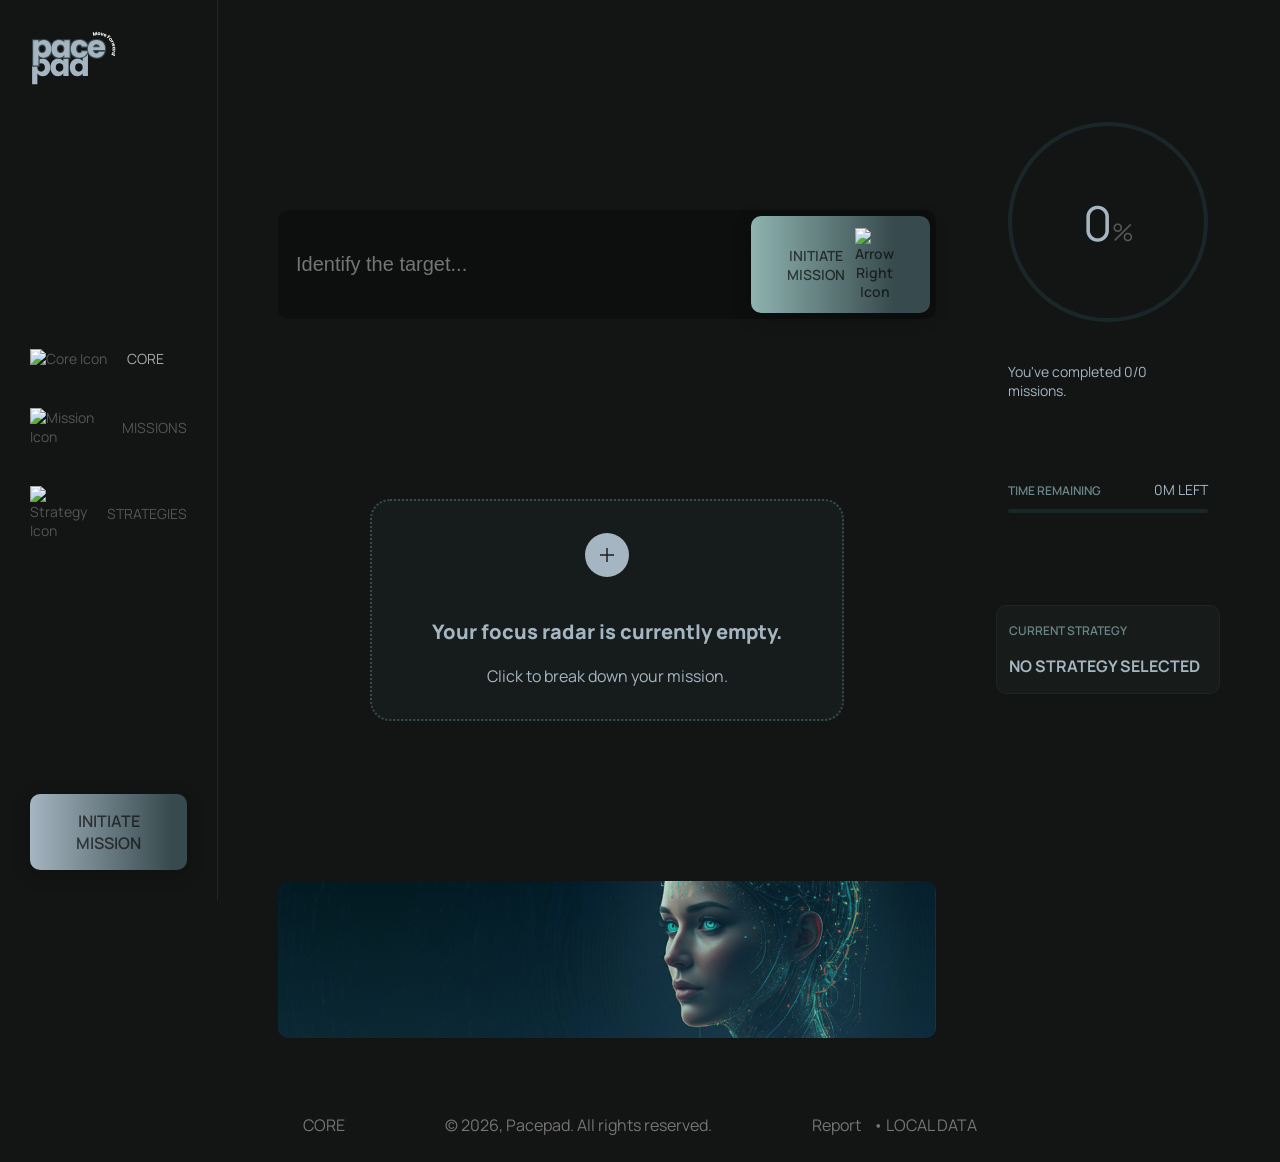
==== commit 273b0479: "Refactor styles.css: Clean up and reorganize CSS variables, improve class structure, and enhance com" ====
--- a/index.html
+++ b/index.html
@@ -13,46 +13,48 @@
     <link rel="stylesheet" href="./styles.css" />
   </head>
   <body>
-    <div class="body-flex">
+    <div class="flex-row">
       <header>
-        <nav class="nav">
-          <a href="index.html" class="nav__logo"
+        <nav class="flex-column nav justify-space-between">
+          <a href="./index.html" class="nav__logo"
             ><img src="./assets/pacepad-logo.svg" alt="Pacepad Logo" />
           </a>
-          <ul class="nav__list">
-            <li class="nav__list-item">
+          <ul class="flex-column nav__list">
+            <li class="flex-row nav__list-item align-center">
               <img src="./assets/icons/core-icon.svg" alt="Core Icon" />
-              <a href="index.html" class="list-item--active">CORE</a>
+              <a href="./index.html" class="list-item--active">CORE</a>
             </li>
-            <li class="nav__list-item">
+            <li class="flex-row nav__list-item align-center">
               <img src="./assets/icons/mission-icon.svg" alt="Mission Icon" />
-              <a href="missions.html" class="list-item--active">MISSIONS</a>
+              <a href="./missions/missions.html">MISSIONS</a>
             </li>
-            <li class="nav__list-item">
+            <li class="flex-row nav__list-item align-center">
               <img src="./assets/icons/strategy-icon.svg" alt="Strategy Icon" />
-              <a href="./strategies.html">STRATEGIES</a>
+              <a href="./strategies/strategies.html">STRATEGIES</a>
             </li>
           </ul>
-          <a href="startmission.html" class="btn btn--primary"
+          <a
+            href="./missions/newmission.html"
+            class="btn btn--primary br-10 text-center"
             >INITIATE MISSION</a
           >
         </nav>
       </header>
       <main class="flex-row main__container justify-space-between">
-        <div class="flex-column workspace">
-          <div class="flex-row mission-creator">
+        <div class="flex-column workspace align-center">
+          <div class="flex-row mission-input align-center br-10">
             <input
               type="text"
               id="createMissionInput"
               placeholder="Identify the target..."
-              class="mission-creator__input"
+              class="mission-input__field border-none"
               autocomplete="off"
             />
             <a
-              href="startmission.html"
-              class="btn btn--secondary"
+              href="./missions/newmission.html"
+              class="btn btn--secondary br-10 text-center"
               id="mainInitiateLink"
-              ><span class="flex-row btn__content"
+              ><span class="flex-row mission-input__action align-center"
                 >INITIATE <br />
                 MISSION
                 <img
@@ -62,14 +64,14 @@
             </a>
           </div>
           <a
-            href="startmission.html"
-            class="flex-column empty-state"
+            href="./missions/newmission.html"
+            class="flex-column empty-state align-center"
             id="emptyState"
           >
             <span>
               <img
                 class="empty-state__icon"
-                src="assets/icons/add_2_16dp_1F1F1F_FILL1_wght400_GRAD0_opsz20.svg"
+                src="./assets/icons/add-circle-icon.svg"
                 alt="Add Icon"
               />
             </span>
@@ -84,25 +86,29 @@
               FOCUS MISSIONS
             </h1>
           </div>
-          <div class="quote__container" id="quoteContainer">
+          <div class="quote__container br-10" id="quoteContainer">
             <div class="flex-column quote__content">
               <p id="quoteText"></p>
               <p class="quote-author" id="quoteAuthor"></p>
             </div>
           </div>
         </div>
-        <div class="flex-column dashboard">
-          <div class="flex-column progress-card">
-            <div class="flex-row progress-circle progress-circle--lg">
-              <div class="flex-row inner-circle">
-                <span class="progress-value progress-value--lg"
+        <div class="flex-column dashboard align-center">
+          <div class="flex-column progress-card align-center">
+            <div
+              class="flex-row progress-circle align-center progress-circle--lg"
+            >
+              <div class="flex-row inner-circle align-center">
+                <span class="text-center progress-value--lg"
                   ><span class="percentage-symbol">%</span></span
                 >
               </div>
             </div>
             <span class="progress__text"></span>
             <div class="timer__container">
-              <div class="flex-row justify-space-between timer__header">
+              <div
+                class="flex-row justify-space-between align-baseline timer__header"
+              >
                 <span class="timer__label">TIME REMAINING</span>
                 <span class="timer__value" id="timeValue"></span>
               </div>
@@ -112,37 +118,42 @@
             </div>
           </div>
 
-          <a href="./strategies.html" class="flex-column strategy__indicator">
+          <a
+            href="./strategies/strategies.html"
+            class="flex-column strategy__indicator br-10"
+          >
             <span class="indicator__label">CURRENT STRATEGY</span>
             <span class="indicator__text" id="currentStrategy">QUICK WINS</span>
           </a>
         </div>
       </main>
     </div>
-    <footer class="footer">
-      <a href="index.html">CORE</a>
+    <footer class="flex-row footer align-baseline">
+      <a href="./index.html">CORE</a>
       <span>© 2026, Pacepad. All rights reserved.</span>
-      <div class="footer__info">
+      <div class="flex-row footer__info align-baseline">
         <a href="mailto:busra.kuscu@code2career.eu">Report</a>
         <p>• LOCAL DATA</p>
       </div>
     </footer>
     <template id="missionCardTemplate">
-      <div class="flex-column mission-card" id="missionCard">
-        <div class="flex-row mission-card__header">
+      <div class="flex-column mission-card align-center" id="missionCard">
+        <div class="flex-row mission-card__header justify-space-between">
           <div class="flex-row">
-            <div class="flex-row progress-circle progress-circle--sm">
-              <div class="flex-row inner-circle">
+            <div
+              class="flex-row progress-circle align-center progress-circle--sm"
+            >
+              <div class="flex-row inner-circle align-center">
                 <span class="progress-value progress-value--sm">0%</span>
               </div>
             </div>
 
             <div class="flex-column title-group">
               <h3 class="mission-card__title"></h3>
-              <span class="mission-card__type"></span>
-            </div>
-          </div>
-          <span class="focus__badge hidden">FOCUS</span>
+              <span class="mission-card__type text-center"></span>
+            </div>
+          </div>
+          <span class="focus__badge br-10 text-center hidden">FOCUS</span>
           <div class="flex-row mission-card__status">
             <div class="flex-column status__card">
               <span class="status__label">TIME REMAINING</span>
@@ -157,19 +168,25 @@
         </div>
 
         <div class="flex-column mission-card__body hidden">
-          <ul class="flex-column mission-card__list"></ul>
+          <ul class="flex-column mission-card__list align-baseline"></ul>
           <div class="flex-row card__ctas">
-            <button type="button" class="btn action__button update__button">
+            <button
+              type="button"
+              class="btn action__button update__button br-10 text-center"
+            >
               UPDATE
             </button>
             <button
               type="button"
-              class="btn action__button complete-all__button"
+              class="btn action__button complete-all__button br-10 text-center"
             >
               MARK ALL AS COMPLETE
             </button>
 
-            <button type="button" class="btn action__button remove__button">
+            <button
+              type="button"
+              class="btn action__button remove__button br-10 text-center"
+            >
               REMOVE
             </button>
           </div>
@@ -177,14 +194,17 @@
       </div>
     </template>
     <template id="cardStepTemplate">
-      <li class="flex-row card__list-item">
-        <label class="flex-row list-item__label">
-          <input type="checkbox" class="list-item__checkbox" />
+      <li class="flex-row card__list-item justify-space-between">
+        <label class="flex-row list-item__label align-center">
+          <input
+            type="checkbox"
+            class="flex-row list-item__checkbox align-center"
+          />
           <span class="list-item__text"></span>
         </label>
-        <span class="list-item__time"></span>
+        <span class="list-item__time text-center"></span>
       </li>
     </template>
-    <script src="./missions.js"></script>
+    <script src="./script.js"></script>
   </body>
 </html>
--- a/styles.css
+++ b/styles.css
@@ -7,8 +7,6 @@
   --color-secondary: #374A4D;
   --color-tertiary: #A5B5C1;
   --color-neutral: #131515;
-  --color-base: #eadfdf2d;
-  --color-bright: #626543;
 
   --text-xs: 0.75rem;
   --text-sm: 0.875rem;
@@ -17,19 +15,16 @@
   --text-xl: 1.25rem;
   --text-2xl: 1.5rem;
   --text-3xl: 2rem;
-
-  --max-content: 780px;
-
-
-
-
+  --text-4xl: 2.5rem;
+  --text-5xl: 3rem;
+  --text-6xl: 3.5rem;
 
 }
 
 body {
-  font-family: "Manrope", sans-serif;
   margin: 0;
   padding: 0;
+  font-family: "Manrope", sans-serif;
   background-color: var(--color-neutral);
 }
 
@@ -44,60 +39,95 @@
   text-decoration: none;
 }
 
-/*a:visited {
+a:visited {
   color: inherit;
-}*/
+}
 
 ul {
-  list-style: none;
   margin: 0;
   padding: 0;
+  list-style: none;
 }
 
 picture,
 img {
+  margin: 0;
   max-width: 100%;
+}
+
+h1,
+h2,
+h3 {
   margin: 0;
 }
 
-h1 {
-  margin: 0;
-  color: #ffffff;
-}
-
 h2 {
-  font-size: 1.5rem;
+  font-size: var(--text-2xl);
   letter-spacing: 0.1rem;
   line-height: 150%;
+}
+
+h3 {
+  font-size: var(--text-md);
+}
+
+fieldset {
   margin: 0;
-}
-
-h3 {
-  margin: 0;
-  font-size: 1rem;
-}
-
-fieldset {
+  padding: 0;
   flex: 1;
   border: none;
-  padding: 0;
-  margin: 0;
-}
-
-.body-flex {
+}
+
+.flex-row {
   display: flex;
   flex-direction: row;
 }
 
-.nav {
+.flex-column {
   display: flex;
   flex-direction: column;
+}
+
+.justify-space-between {
   justify-content: space-between;
+}
+
+.align-center {
+  align-items: center;
+}
+
+.align-baseline {
+  align-items: baseline;
+}
+
+.text-center {
+  text-align: center;
+}
+
+.br-10 {
+  border-radius: 10px;
+}
+
+.border-none {
+  border: none;
+  outline: none;
+  background: none;
+}
+
+.mt-60 {
+  margin-top: 60px;
+}
+
+.mb-20 {
+  margin-bottom: 20px;
+}
+
+.nav {
   flex-shrink: 0;
+  width: 100%;
+  max-width: 280px;
+  height: 100vh;
   padding: 30px;
-  max-width: 280px;
-  width: 100%;
-  height: 100vh;
   border-right: 1px solid #252323;
 }
 
@@ -107,16 +137,12 @@
 }
 
 .nav__list {
-  display: flex;
-  flex-direction: column;
   gap: 40px;
 }
 
 .nav__list-item {
-  display: flex;
-  align-items: center;
   gap: 20px;
-  font-size: 14px;
+  font-size: var(--text-sm);
   color: #545454;
 }
 
@@ -126,16 +152,6 @@
 
 .list-item--active {
   color: #aaa8a8;
-}
-
-.flex-row {
-  display: flex;
-  flex-direction: row;
-}
-
-.flex-column {
-  display: flex;
-  flex-direction: column;
 }
 
 .main__container {
@@ -146,20 +162,72 @@
   color: #A5B5C1;
 }
 
-.align-center {
-  align-items: center;
-}
-
-
-
+.main__title {
+  font-weight: 500;
+  font-size: var(--text-2xl);
+}
 
 .workspace {
   gap: 20px;
-  align-items: center;
+  width: 100%;
   max-width: 800px;
-
-  width: 100%;
-
+}
+
+.mission-input {
+  justify-content: center;
+  flex: 0;
+  width: 100%;
+  margin-top: 160px;
+  margin-bottom: 60px;
+  padding: 6px 6px 6px 16px;
+  border: none;
+  background-color: #0b0b0ba8;
+}
+
+.mission-input:focus-within {
+  box-shadow: 0 0 0 1px #769f9d29;
+  border-color: #769f9d29;
+}
+
+.mission-input__field {
+  width: 100%;
+  font-size: var(--text-xl);
+  background: none;
+  color: #ffffffac;
+}
+
+.mission-input__action {
+  gap: 10px;
+  width: min-content;
+  padding-right: 20px;
+  padding-left: 20px;
+  font-weight: 600;
+  font-size: var(--text-sm);
+  color: #000000a0;
+}
+
+.empty-state {
+  gap: 20px;
+  justify-content: center;
+  max-width: fit-content;
+  margin: 0 auto;
+  margin-top: 100px;
+  padding: 32px 60px;
+  border: 2px dotted #374A4D;
+  border-radius: 20px;
+  background-color: #1d27256c;
+}
+
+.empty-state__icon {
+  padding: 12px;
+  border-radius: 24px;
+  background-color: #A5B5C1;
+}
+
+.empty-state__title {
+  margin-top: 16px;
+  font-weight: 800;
+  font-size: var(--text-xl);
 }
 
 .focus-list {
@@ -168,252 +236,395 @@
 }
 
 .focus-list__title {
-  font-size: 12px;
+  margin-top: 60px;
   font-weight: 300px;
+  font-size: var(--text-xs);
   letter-spacing: 3px;
   color: #6b8783;
-  margin-top: 60px;
-}
-
-.dashboard {
-  max-width: 400px;
-  gap: 80px;
-  align-items: center;
-  justify-content: flex-start;
-  margin-top: 60px;
-  align-self: flex-start;
-}
-
-
-.progress-card {
-  gap: 40px;
-  align-items: center;
-  padding: 12px;
-
-  flex: 1;
-}
-
-.progress__text {
-  font-size: 14px;
-  margin-bottom: 40px;
-}
-
-.percentage-symbol {
-  font-size: 24px;
-  color: rgba(101, 107, 106, 0.771);
-}
-
-
-.timer__container {
-  width: 100%;
-
-  flex: 1;
-
-}
-
-.strategy__indicator {
-  gap: 16px;
-  width: 100%;
-  justify-content: flex-start;
-  padding: 16px 12px;
-  border: 1px solid #2f313266;
-  background-color: #1d272569;
-  border-radius: 10px;
-  margin-top: auto;
-
-}
-
-.indicator__label {
-
-  font-size: 12px;
-  font-weight: 600;
-  color: #6b8485;
-}
-
-.indicator__text {
-  font-size: 16px;
-  font-weight: 700;
-}
-
-.clear-all__button {
-  box-shadow: 0 0 2px 0 #c5dcdb84;
-}
-
-
-.timer__header {
-  gap: 12px;
-  font-weight: 700;
-  align-items: baseline;
-  margin-bottom: 10px;
-}
-
-.timer__label {
-  color: #6b8485;
-  font-size: 12px;
-  font-weight: 600;
-
-}
-
-
-.timer__value {
-
-  font-size: 14px;
-  font-weight: 400;
-}
-
-.timer__progress-bar {
-  width: 100%;
-  height: 4px;
-
-  background-color: #1a2628;
-  border-radius: 4px;
-}
-
-.progress-bar--fill {
-  width: 100%;
-  height: 100%;
-  background-color: var(--color-tertiary);
-  border-radius: 4px;
-
+}
+
+#focusList .mission-card__title {
+  font-size: var(--text-sm);
 }
 
 .quote__container {
+  width: 100%;
+  margin-top: 140px;
+  padding: 20px;
   background-image: linear-gradient(rgba(8, 113, 142, 0.233), rgba(27, 99, 127, 0.4)), url('./assets/quote-bg.svg');
   background-size: cover;
   background-repeat: repeat;
   background-position: center right;
-  width: 100%;
-  margin-top: 140px;
+}
+
+.quote__content {
+  width: 100%;
+  max-width: 300px;
+  margin: 20px;
+  font-weight: 600;
+  text-shadow: 0 0 12px rgba(27, 114, 121, 0.6), 0 0 24px rgba(52, 172, 185, 0.385);
+}
+
+.quote-author {
+  align-self: end;
+  padding-top: 20px;
+  font-size: var(--text-xs);
+  letter-spacing: 3px;
+  border-top: 1px solid #2c4d6776;
+  color: #8892b0;
+}
+
+.dashboard {
+  gap: 80px;
+  justify-content: flex-start;
+  align-self: flex-start;
+  max-width: 300px;
+  margin-top: 60px;
+}
+
+.progress-card {
+  gap: 40px;
+  flex: 1;
+  padding: 12px;
+}
+
+.progress-circle {
+  justify-content: center;
+  flex-shrink: 0;
+  border-radius: 50%;
+  background: conic-gradient(var(--color-tertiary) var(--percent, 0%), #1a2628 0deg);
+}
+
+.progress-circle--lg {
+  width: 200px;
+  height: 200px;
+}
+
+.progress-circle--sm {
+  width: 60px;
+  height: 60px;
+}
+
+.inner-circle {
+  justify-content: center;
+  width: calc(100% - 8px);
+  height: calc(100% - 8px);
+  border-radius: 50%;
+  background-color: var(--color-neutral);
+}
+
+.progress-value--lg {
+  font-size: var(--text-5xl);
+}
+
+.progress-value--sm {
+  font-size: var(--text-xs);
+}
+
+.percentage-symbol {
+  font-size: var(--text-2xl);
+  color: rgba(101, 107, 106, 0.771);
+}
+
+.progress__text {
+  margin-bottom: 40px;
+  font-size: var(--text-sm);
+}
+
+.timer__container {
+  flex: 1;
+  width: 100%;
+}
+
+.timer__header {
+  gap: 12px;
+  margin-bottom: 10px;
+  font-weight: 700;
+}
+
+.timer__label {
+  font-weight: 600;
+  font-size: var(--text-xs);
+  color: #6b8485;
+}
+
+.timer__value {
+  font-weight: 400;
+  font-size: var(--text-sm);
+}
+
+.timer__progress-bar {
+  width: 100%;
+  height: 4px;
+  border-radius: 4px;
+  background-color: #1a2628;
+}
+
+.progress-bar--fill {
+  width: 100%;
+  height: 100%;
+  border-radius: 4px;
+  background-color: var(--color-tertiary);
+}
+
+.strategy__indicator {
+  gap: 16px;
+  justify-content: flex-start;
+  width: 100%;
+  margin-top: auto;
+  padding: 16px 12px;
+  border: 1px solid #2f313266;
+  background-color: #1d272569;
+}
+
+.indicator__label {
+  font-weight: 600;
+  font-size: var(--text-xs);
+  color: #6b8485;
+}
+
+.indicator__text {
+  font-weight: 700;
+  font-size: var(--text-md);
+}
+
+.mission-card {
+  gap: 60px;
+  justify-content: baseline;
+  width: 100%;
+  margin-top: 40px;
+  padding: 40px;
+  border: 1px solid #0a0c1072;
+  border-left: 4px solid #134b4bb2;
+  border-radius: 20px;
+  background-color: #32343624;
+}
+
+.mission-card:active {
+  border: 1px solid #b7baba46;
+}
+
+.mission-card__header {
+  align-items: flex-start;
+  width: 100%;
+  cursor: pointer;
+}
+
+.title-group {
+  gap: 16px;
+  margin-left: 32px;
+}
+
+.mission-card__title {
+  flex: 1;
+  min-width: 0;
+  margin-right: 20px;
+  text-transform: uppercase;
+  word-wrap: break-word;
+  word-break: break-all;
+}
+
+.mission-card__type {
+  max-width: fit-content;
+  padding: 2px 8px;
+  font-weight: 700;
+  font-size: var(--text-xs);
+  border: 0.5px solid #3362835f;
+  border-radius: 3px;
+  color: #fbfbfb;
+  background-color: #3a8ac348;
+}
+
+.focus__badge {
+  flex-shrink: 0;
+  width: 90px;
+  margin-right: 20px;
+  margin-left: auto;
+  padding: 4px 12px;
+  font-weight: 700;
+  font-size: var(--text-xs);
+  color: #ffffff;
+  background-color: rgba(93, 155, 186, 0.707);
+}
+
+.mission-card__status {
+  gap: 60px;
+  align-items: flex-start;
+}
+
+.status__card {
+  gap: 16px;
+  align-items: flex-end;
+}
+
+.status__label {
+  font-size: var(--text-xs);
+  color: #a5b5c18f;
+}
+
+.status__time {
+  flex-shrink: 0;
+  width: 120px;
+  font-weight: 700;
+  text-align: right;
+}
+
+.mission-card__toggle-icon {
+  display: inline-block;
+  transition: transform 0.3s ease;
+}
+
+.rotate {
+  transform: rotate(180deg);
+}
+
+.mission-card.is-open .mission-card__toggle-icon {
+  transform: rotate(180deg);
+}
+
+.mission-card__body {
+  gap: 40px;
+  width: 100%;
+}
+
+.mission-card__list {
+  gap: 16px;
+  justify-content: baseline;
+  font-size: var(--text-sm);
+}
+
+.card__ctas {
+  gap: 12px;
+  align-items: flex-end;
+  justify-content: flex-end;
+}
+
+.action__button {
+  max-width: fit-content;
+  padding: 12px;
+  background: none;
+  color: #c3d0d5a7;
+}
+
+.action__button:hover {
+  color: #9cb4bdef;
+}
+
+.card__list-item {
+  width: 100%;
+  max-width: 1000px;
+  padding: 16px;
+}
+
+.list-item__label {
+  gap: 16px;
+  cursor: pointer;
+}
+
+.list-item__checkbox {
+  appearance: none;
+  -webkit-appearance: none;
+  flex-shrink: 0;
+  justify-content: center;
+  width: 20px;
+  height: 20px;
+  margin: 0;
+  cursor: pointer;
+  transition: all 0.2s ease;
+  border-radius: 50%;
+  border: 2px solid #3b444b;
+  background-color: transparent;
+}
+
+.list-item__checkbox:checked {
+  border-color: #79949f;
+  background-color: #79949f;
+}
+
+.list-item__checkbox:checked::after {
+  content: '';
+  width: 4px;
+  height: 9px;
+  margin-bottom: 2px;
+  transform: rotate(45deg);
+  border-width: 0 2px 2px 0;
+  border: solid #0d1114;
+}
+
+.list-item__time {
+  min-width: 120px;
+  margin-right: 20px;
+  padding: 12px 24px;
+  text-transform: uppercase;
   border-radius: 10px;
-  padding: 20px;
-
-}
-
-
-.quote__content {
-  width: 100%;
-  max-width: 300px;
-  font-weight: 600;
-  margin: 20px;
-  text-shadow: 0 0 12px rgba(27, 114, 121, 0.6), 0 0 24px rgba(52, 172, 185, 0.385);
-}
-
-.quote-author {
-  font-size: 12px;
-  letter-spacing: 3px;
-  color: #8892b0;
-  align-self: end;
-  border-top: 1px solid #2c4d6776;
-  padding-top: 20px;
-}
-
-.mission-creator {
-  display: flex;
-  align-items: center;
-  justify-content: center;
-  padding: 6px 6px 6px 16px;
-  width: 100%;
-  flex: 0;
-  margin-top: 160px;
-  margin-bottom: 60px;
-  border: none;
-  border-radius: 10px;
-  background-color: #0b0b0ba8;
-}
-
-.mission-creator:focus-within {
-  border-color: #769f9d29;
-  box-shadow: 0 0 0 1px #769f9d29;
-}
-
-.mission-creator__input {
-  width: 100%;
-  border: none;
-  outline: none;
-  background: none;
-  font-size: 20px;
-  color: #ffffffac;
+  color: #f0f1f2;
+  background: #292d2e5f;
 }
 
 .mission__container {
-  color: #A5B5C1;
   gap: 24px;
   flex: 1;
+  width: 100%;
   margin-left: 40px;
   margin-right: 40px;
-  width: 100%;
-
-}
-
-.justify-space-between {
-  justify-content: space-between;
-}
-
-.align-baseline {
-  align-items: baseline;
-}
-
+  color: #A5B5C1;
+}
 
 .missions__title {
-  font-size: 16px;
+  font-size: var(--text-md);
   letter-spacing: 0.2rem;
 }
 
+.status-message {
+  position: fixed;
+  bottom: 60px;
+  right: 20px;
+  padding: 15px 25px;
+  z-index: 1000;
+  transform: translateY(20px);
+  transition: all 0.5s ease;
+  box-shadow: 0 4px 12px rgba(0, 0, 0, 0.3);
+  background-color: #144940;
+}
+
 .form__container {
+  gap: 10px;
   width: 100%;
   max-width: 900px;
-  gap: 10px;
 }
 
 .form__header {
-  align-items: center;
   gap: 16px;
 }
 
 .form__legend {
   width: 100%;
   margin-bottom: 20px;
-  font-size: 12px;
-  font-weight: 700;
+  font-weight: 700;
+  font-size: var(--text-xs);
   letter-spacing: 2px;
 }
 
-.mt-60 {
-  margin-top: 60px;
-}
-
-.mb-20 {
-  margin-bottom: 20px;
-}
-
-
-
-
 .form-title__input {
-  border: none;
-  outline: none;
-  font-size: 20px;
+  width: 100%;
+  max-width: 700px;
+  padding: 20px 32px;
+  font-size: var(--text-xl);
   color: #ffffffac;
   background-color: #0b0b0b7b;
-  border-radius: 10px;
-  padding: 20px 32px;
-  width: 100%;
-  max-width: 700px;
 }
 
 .toggle__container {
-  align-items: center;
   gap: 8px;
+  width: fit-content;
   padding: 20px 14px;
-  width: fit-content;
   background: #1a1c1e;
-  border-radius: 10px;
 }
 
 .toggle__label,
 .toggle__status {
-  font-size: 12px;
-  font-weight: 700;
+  font-weight: 700;
+  font-size: var(--text-xs);
   color: #8b9a9a;
 }
 
@@ -422,11 +633,11 @@
   align-items: center;
   width: 44px;
   height: 24px;
-  background-color: #4d545b72;
+  padding: 0;
   border-radius: 9999px;
   border: none;
   cursor: pointer;
-  padding: 0;
+  background-color: #4d545b72;
 }
 
 .toggle__button--active {
@@ -437,10 +648,10 @@
   display: inline-block;
   width: 16px;
   height: 16px;
-  background-color: var(--color-tertiary);
   border-radius: 50%;
   transform: translateX(4px);
   transition: transform 0.4s ease;
+  background-color: var(--color-tertiary);
 }
 
 .toggle__button--active .toggle__slider {
@@ -448,64 +659,30 @@
 }
 
 .form__error {
+  font-weight: 800;
+  font-size: var(--text-sm);
   color: #71c1b5ec;
-  font-size: 14px;
-  font-weight: 800;
-}
-
-.mission-card__title {
-  text-transform: uppercase;
-  margin-right: 20px;
-  flex: 1;
-  min-width: 0;
-  word-wrap: break-word;
-  word-break: break-all;
-
-}
-
-
-
-
-
+}
 
 .mission-types__container {
   display: grid;
   grid-template-columns: repeat(2, 1fr);
+  gap: 16px;
+  justify-content: start;
   align-items: baseline;
-  justify-content: start;
-  gap: 16px;
   margin-bottom: 32px;
 }
 
 .mission-types__option {
-  border-radius: 10px;
-  border: 1px solid #2f313266;
-  background-color: #1c1e2033;
   padding: 12px 24px;
   cursor: pointer;
+  border: 1px solid #2f313266;
   box-shadow: 0 4px 10px rgba(0, 0, 0, 0.4);
-}
-
-.mission-types--active {
-  background-color: #162525;
-  border: 1px solid #1b453f;
-  box-shadow: 0 4px 15px rgba(41, 67, 63, 0.35);
-}
-
-.option__content {
-  align-items: baseline;
-  gap: 8px;
-  font-weight: 700;
-}
-
-.option__title {
-  font-size: 14px;
-  color: #f3f4f6df
-}
-
-.option__subtitle {
-  font-size: 12px;
-  color: #656E70;
+  background-color: #1c1e2033;
+}
+
+.mission-types__option:has(input:focus-visible) {
+  border-color: #ffffff;
 }
 
 .mission-types__input {
@@ -514,28 +691,38 @@
   height: 1px;
   padding: 0;
   margin: -1px;
+  border: 0;
   overflow: hidden;
   clip: rect(0, 0, 0, 0);
-  border: 0;
-}
-
-.mission-types__option:has(input:focus-visible) {
-  border-color: #ffffff;
+}
+
+.mission-types--active {
+  background-color: #162525;
+  border: 1px solid #1b453f;
+  box-shadow: 0 4px 15px rgba(41, 67, 63, 0.35);
+}
+
+.option__content {
+  gap: 8px;
+  align-items: baseline;
+  font-weight: 700;
+}
+
+.option__title {
+  font-size: var(--text-sm);
+  color: #f3f4f6df;
+}
+
+.option__subtitle {
+  font-size: var(--text-xs);
+  color: #656E70;
 }
 
 .form__context {
-
+  line-height: 150%;
+  letter-spacing: 2px;
   color: var(--color-tertiary);
-  line-height: 150%;
-  text-align: center;
-  letter-spacing: 2px;
   text-shadow: 0 0 20px rgba(255, 255, 255, 0.362);
-}
-
-.breakdown__header {
-  justify-content: space-between;
-  align-items: baseline;
-
 }
 
 .breakdown__list {
@@ -543,33 +730,27 @@
 }
 
 .breakdown__list-item {
+  gap: 16px;
+  justify-content: center;
+  min-height: 84px;
+  padding: 12px 40px;
+  border: 1px solid #131515;
+  box-shadow: 0 4px 10px rgba(0, 0, 0, 0.603);
   background-color: #1a1c1e;
-  border: 1px solid #131515;
-  border-radius: 10px;
-  padding: 12px 40px;
-  align-items: center;
-  justify-content: center;
-  gap: 16px;
-  box-shadow: 0 4px 10px rgba(0, 0, 0, 0.603);
-  min-height: 84px;
-
 }
 
 .list-item__number {
-  font-size: 20px;
-  font-weight: 700;
+  margin-right: 32px;
+  font-weight: 700;
+  font-size: var(--text-xl);
   color: #3e4b4dd6;
-  margin-right: 32px;
 }
 
 .list-item__input {
   flex: 1;
-  background: none;
-  border: none;
-  outline: none;
-  font-size: 18px;
+  width: 100%;
+  font-size: var(--text-lg);
   color: #ffffffac;
-  width: 100%;
 }
 
 .list-item__input::placeholder {
@@ -581,16 +762,15 @@
 }
 
 .set-time__button {
-  align-items: center;
+  gap: 8px;
   justify-content: center;
-  gap: 8px;
-  font-size: 14px;
+  min-width: 130px;
+  padding: 10px;
+  font-size: var(--text-sm);
   border-radius: 40px;
   box-shadow: 0 0 3px 0 #c5dcdb33;
-  padding: 10px;
-  min-width: 130px;
+  color: #bdc0c2db;
   background-color: #769f9d53;
-  color: #bdc0c2db;
 }
 
 .set-time__button:hover {
@@ -599,22 +779,21 @@
 
 .delete__button {
   max-width: 90px;
+  padding: 10px;
+  background: none;
+  box-shadow: 0 0 3px 0 #c5dcdb33;
+  color: #a5b5c1c4;
+}
+
+.delete__button:hover {
+  background-color: #5e606027;
+}
+
+.add-step__button {
+  gap: 8px;
+  width: 100%;
   background: none;
   color: #a5b5c1c4;
-  padding: 10px;
-  box-shadow: 0 0 3px 0 #c5dcdb33;
-}
-
-.delete__button:hover {
-  background-color: #5e606027;
-}
-
-.add-step__button {
-  gap: 8px;
-  align-items: center;
-  background: none;
-  color: #a5b5c1c4;
-  width: 100%;
 }
 
 .add-step__button:hover {
@@ -623,47 +802,42 @@
 
 .submit__button {
   gap: 12px;
-  align-items: center;
   max-width: max-content;
   margin: 0 auto;
   padding: 20px 40px;
-  color: #232626;
   font-weight: 600;
   background: linear-gradient(90deg, var(--color-tertiary) 0, var(--color-secondary) 90%);
+  color: #232626;
 }
 
 .calibration__container {
   position: relative;
-  align-items: center;
+  gap: 60px;
   justify-content: center;
-  gap: 60px;
-  background: radial-gradient(circle at center, #1a2a28 0%, #0d1413 100%);
+  flex: 1;
+  width: 100%;
   padding: 40px;
   border-radius: 16px;
+  background: radial-gradient(circle at center, #1a2a28 0%, #0d1413 100%);
   user-select: none;
-  flex: 1;
-  width: 100%;
 }
 
 .column__time {
-  align-items: center;
   min-width: 80px;
 }
 
 .column__label {
+  margin-bottom: 15px;
+  font-size: var(--text-xs);
+  letter-spacing: 2px;
   color: #6b8783;
-  font-size: 12px;
-  letter-spacing: 2px;
-  margin-bottom: 15px;
 }
 
 .calibration__button {
-  background: none;
-  border: none;
-  color: #3a4b49;
-  font-size: 20px;
+  font-size: var(--text-xl);
   cursor: pointer;
   transition: color 0.3s ease;
+  color: #3a4b49;
 }
 
 .calibration__button:hover {
@@ -671,27 +845,25 @@
 }
 
 .current__value {
-  font-size: 24px;
+  font-size: var(--text-2xl);
+  transition: all 0.3s cubic-bezier(0.4, 0, 0.2, 1);
   color: #2a3b39;
-  transition: all 0.3s cubic-bezier(0.4, 0, 0.2, 1);
 }
 
 .current__value.active {
-  font-size: 56px;
-  font-weight: bold;
+  font-weight: 700;
+  font-size: var(--text-6xl);
+  text-shadow: 0 0 20px rgba(0, 229, 255, 0.4);
   color: #c9f5f0;
-  text-shadow: 0 0 20px rgba(0, 229, 255, 0.4);
 }
 
 .time-separator {
-  font-size: 40px;
+  margin-top: 10px;
+  font-size: var(--text-4xl);
   color: #2a3b39;
-  margin-top: 10px;
 }
 
 .time-picker__button {
-  background-color: #2a3b39;
-  color: #c9f5f0;
   padding: 12px 48px;
   border: 1px solid #b6babc32;
   border-radius: 30px;
@@ -699,12 +871,13 @@
     0 0 10px 0 rgba(118, 159, 157, 0.5),
     inset 0 0 10px 0 rgba(118, 159, 157, 0.3);
   cursor: pointer;
+  color: #c9f5f0;
+  background-color: #2a3b39;
 }
 
 .time-picker__button:hover {
   background-color: #2a3b39cd;
 }
-
 
 .error-message {
   position: absolute;
@@ -712,11 +885,10 @@
   left: 50%;
   transform: translateX(-50%);
   z-index: 1000;
+  padding: 20px 60px;
+  box-shadow: 0 0 0 9999px rgba(0, 0, 0, 0.6);
+  color: #ffffff;
   background-color: #b6babc32;
-  color: white;
-  padding: 20px 60px;
-  border-radius: 8px;
-  box-shadow: 0 0 0 9999px rgba(0, 0, 0, 0.6);
 }
 
 
@@ -724,363 +896,36 @@
   position: absolute;
   top: 12px;
   right: 24px;
-  background: transparent;
+  padding: 8px;
+  font-size: var(--text-2xl);
+  line-height: 1;
   border: none;
-  font-size: 24px;
-  line-height: 1;
-  color: #f0f1f2;
   cursor: pointer;
-  padding: 8px;
   transition: color 0.2s ease;
   opacity: 0.7;
+  color: #f0f1f2;
+  background: transparent;
 }
 
 .close__button:hover {
   opacity: 1;
 }
 
-.mission-card {
-  gap: 60px;
-  justify-content: baseline;
-  align-items: center;
-  margin-top: 40px;
-  border-left: 4px solid #134b4bb2;
-  background-color: #32343624;
-  border: 1px solid #0a0c1072;
-  border-radius: 20px;
-  padding: 40px;
-  width: 100%;
-
-}
-
-
-#focusList .mission-card__title {
-  font-size: 14px;
-}
-
-.mission-card:active {
-  border: 1px solid #b7baba46;
-
-}
-
-
-
-.mission-card__header {
-  cursor: pointer;
-  justify-content: space-between;
-  align-items: flex-start;
-  width: 100%;
-}
-
-.focus__badge {
-  background-color: rgba(93, 155, 186, 0.707);
-  color: white;
-  font-size: 12px;
-  padding: 4px 12px;
-  border-radius: 10px;
-  font-weight: 700;
-  margin-left: auto;
-  margin-right: 20px;
-  flex-shrink: 0;
-  text-align: center;
-  /* Metin ne kadar uzarsa uzasın beni ezme! */
-  width: 90px;
-}
-
-
-
-.progress-circle {
-  flex-shrink: 0;
-  border-radius: 50%;
-  background: conic-gradient(var(--color-tertiary) var(--percent, 0%), #1a2628 0deg);
-  align-items: center;
-  justify-content: center;
-
-}
-
-
-
-.progress-circle--lg {
-  width: 200px;
-  height: 200px;
-}
-
-.progress-circle--sm {
-  width: 60px;
-  height: 60px;
-}
-
-.inner-circle {
-  width: calc(100% - 8px);
-  height: calc(100% - 8px);
-  background-color: var(--color-neutral);
-  border-radius: 50%;
-  align-items: center;
-  justify-content: center;
-}
-
-.progress-value {
-  text-align: center;
-}
-
-.progress-value--lg {
-  font-size: 48px;
-
-}
-
-.progress-value--sm {
-  font-size: 12px;
-
-}
-
-
-.title-group {
-  margin-left: 32px;
-  gap: 16px;
-}
-
-.mission-card__type {
-  color: #fbfbfb;
-  font-weight: 700;
-  font-size: 12px;
-  max-width: fit-content;
-  background-color: #3a8ac348;
-  text-align: center;
-  padding: 2px 8px;
-  border-radius: 3px;
-  border: 0.5px solid #3362835f;
-}
-
-.mission-card__status {
-  align-items: flex-start;
-  gap: 60px;
-}
-
-.status__card {
-  gap: 16px;
-  align-items: flex-end;
-}
-
-.status__title {
-  font-size: 14px;
-  font-weight: 700;
-  color: #a5b5c18f;
-}
-
-.status__label {
-  font-size: 12px;
-  color: #a5b5c18f;
-}
-
-.status__time {
-  font-weight: 700;
-  width: 120px;
-  /* Zaman bölümüne sabit bir genişlik ver */
-  flex-shrink: 0;
-  /* Asla ezilme */
-  text-align: right;
-
-}
-
-
-
-.mission-card__toggle-icon {
-  display: inline-block;
-  transition: transform 0.3s ease;
-
-}
-
-.rotate {
-  transform: rotate(180deg);
-}
-
-.mission-card__body {
-  gap: 40px;
-  width: 100%;
-}
-
-.mission-card__list {
-  gap: 16px;
-  list-style: none;
-  justify-content: baseline;
-  align-items: baseline;
-  font-size: 14px;
-
-}
-
-.status-message {
-  position: fixed;
-  bottom: 60px;
-  right: 20px;
-  background-color: #144940;
-  padding: 15px 25px;
-  border-radius: 10px;
-  box-shadow: 0 4px 12px rgba(0, 0, 0, 0.3);
-  transform: translateY(20px);
-  transition: all 0.5s ease;
-  z-index: 1000;
-}
-
-
-
-
-
-
-.card__list-item {
-  justify-content: space-between;
-  max-width: 1000px;
-  width: 100%;
-
-  padding: 16px;
-
-}
-
-.list-item__time {
-  color: #f0f1f2;
-  background: #292d2e5f;
-  text-align: center;
-  padding: 12px 24px;
-  min-width: 120px;
-  border-radius: 10px;
-  text-transform: uppercase;
-  margin-right: 20px;
-}
-
-
-.list-item__label {
-  gap: 16px;
-  align-items: center;
-
-  cursor: pointer;
-}
-
-
-.list-item__checkbox {
-  appearance: none;
-  -webkit-appearance: none;
-
-  width: 20px;
-  height: 20px;
-  border-radius: 50%;
-  /* Kareyi yuvarlak yapar */
-  border: 2px solid #3b444b;
-  /* İşaretsiz kenarlık rengi */
-  background-color: transparent;
-  margin: 0;
-
-  cursor: pointer;
-  display: flex;
-  align-items: center;
-  justify-content: center;
-  transition: all 0.2s ease;
-  flex-shrink: 0;
-
-}
-
-
-
-/* Checkbox işaretlendiğinde kutu rengi */
-.list-item__checkbox:checked {
-  background-color: #79949f;
-  border-color: #79949f;
-}
-
-/* İşaretlendiğinde beliren TİK */
-.list-item__checkbox:checked::after {
-  content: '';
-  width: 4px;
-  height: 9px;
-  border: solid #0d1114;
-  /* TİK rengi (koyu arka planınıza uygun) */
-  border-width: 0 2px 2px 0;
-  transform: rotate(45deg);
-  margin-bottom: 2px;
-}
-
-
-
-
-.card__ctas {
-  align-items: flex-end;
-  justify-content: flex-end;
-  gap: 12px;
-
-}
-
-
-
-.action__button {
-  background: none;
-  color: #c3d0d5a7;
-  padding: 12px;
-  max-width: fit-content;
-}
-
-.action__button:hover {
-  color: #9cb4bdef;
-}
-
-.mission-card.is-open .chevron-icon {
-  transform: rotate(180deg);
-}
-
-
-
-
-
-
-
-
-
-
-
-
-
-
-
-
-
-
-
-
-
-
-
-
-
-
-
-
-
-
-
-
-
-
-.main__title {
-  font-size: 28px;
-  font-weight: 500;
-}
-
 .strategy__container {
-  display: flex;
+  gap: 30px;
   max-width: 1100px;
   margin: 40px;
-  gap: 30px;
 }
 
 .strategy-card {
-  align-items: center;
-  justify-content: space-between;
+  position: relative;
   gap: 24px;
   flex: 1;
   padding: 30px;
   cursor: pointer;
-  position: relative;
   transform: scale(0.9);
   opacity: 0.7;
   border: 1px solid #4857631d;
-  border-radius: 10px;
   color: #798690;
 }
 
@@ -1096,8 +941,8 @@
 
 .card__icon {
   padding: 10px;
+  border-radius: 50px;
   border: 1px solid #717c8457;
-  border-radius: 50px;
 }
 
 .card__icon--active {
@@ -1108,13 +953,8 @@
   border-color: #A5B5C1;
 }
 
-.card__title {
-  text-align: center;
-}
-
 .card__text {
-  text-align: center;
-  font-size: 16px;
+  font-size: var(--text-md);
   line-height: 150%;
 }
 
@@ -1123,20 +963,18 @@
   top: 0;
   left: 50%;
   transform: translate(-50%, -100%);
+  z-index: 10;
+  width: max-content;
   transition: opacity 0.3s ease;
-  z-index: 10;
   padding: 4px 16px;
-  font-size: 12px;
-  font-weight: 700;
-  text-align: center;
-  width: max-content;
+  font-weight: 700;
+  font-size: var(--text-xs);
   border-radius: 20px;
+  color: #050505a4;
   background-color: #98ccc9;
-  color: #050505a4;
 }
 
 .status__content {
-  align-items: center;
   gap: 8px;
   transition: color 0.3s ease;
 }
@@ -1144,10 +982,10 @@
 .status__dot {
   width: 12px;
   height: 12px;
+  transition: all 0.3s ease;
+  border-radius: 50%;
+  border: 2px solid #4a555e;
   background-color: transparent;
-  transition: all 0.3s ease;
-  border: 2px solid #4a555e;
-  border-radius: 50%;
 }
 
 .status__dot--active {
@@ -1157,20 +995,13 @@
 }
 
 .status__text {
-  font-size: 12px;
-  font-weight: 700;
-}
-
-
-
-
+  font-weight: 700;
+  font-size: var(--text-xs);
+}
 
 .btn {
   cursor: pointer;
   border: none;
-  border-radius: 10px;
-  text-align: center;
-
 }
 
 .btn--primary {
@@ -1202,8 +1033,8 @@
 }
 
 .btn--tertiary {
+  padding: 8px 16px;
   background: transparent;
-  padding: 8px 16px;
   transition: all 0.3s ease;
   color: #c3c6cacf;
 }
@@ -1219,92 +1050,24 @@
 .button__container {
   gap: 8px;
   padding: 5px 12px;
-  border-radius: 10px;
   background-color: #252f374f;
 }
 
-.btn__content {
-  align-items: center;
-  gap: 10px;
-  padding-left: 20px;
-  padding-right: 20px;
-  width: min-content;
-  font-weight: 600;
-  font-size: 14px;
-  color: #000000a0;
-}
-
-
-
-
-
-.empty-state {
-  gap: 20px;
+.footer {
+  gap: 100px;
   justify-content: center;
-  align-items: center;
-  margin: 0 auto;
-  padding: 32px 60px;
-  max-width: fit-content;
-  margin-top: 100px;
-  background-color: #1d27256c;
-  border: 2px dotted #374A4D;
-  border-radius: 20px;
-
-}
-
-.empty-state__icon {
-  padding: 12px;
-  background-color: #A5B5C1;
-  border-radius: 24px;
-}
-
-.empty-state__title {
-  margin-top: 16px;
-  font-size: 20px;
-  font-weight: 800;
-}
-
-
-
-
-
-
-
-
-
-
-
-
-
-
-
-
-
-
-
-
-.footer {
-  display: flex;
-  align-items: baseline;
-  justify-content: center;
-  gap: 100px;
   margin: 10px;
   color: #c9c3c38b;
 }
 
 .footer__info {
-  display: flex;
-  align-items: baseline;
   gap: 12px;
 }
-
 
 .hidden {
   display: none;
 }
 
-
-
 @media all and (min-width: 640px) and (max-width: 1023.98px) {}
 
 @media all and (min-width: 1024px) {}
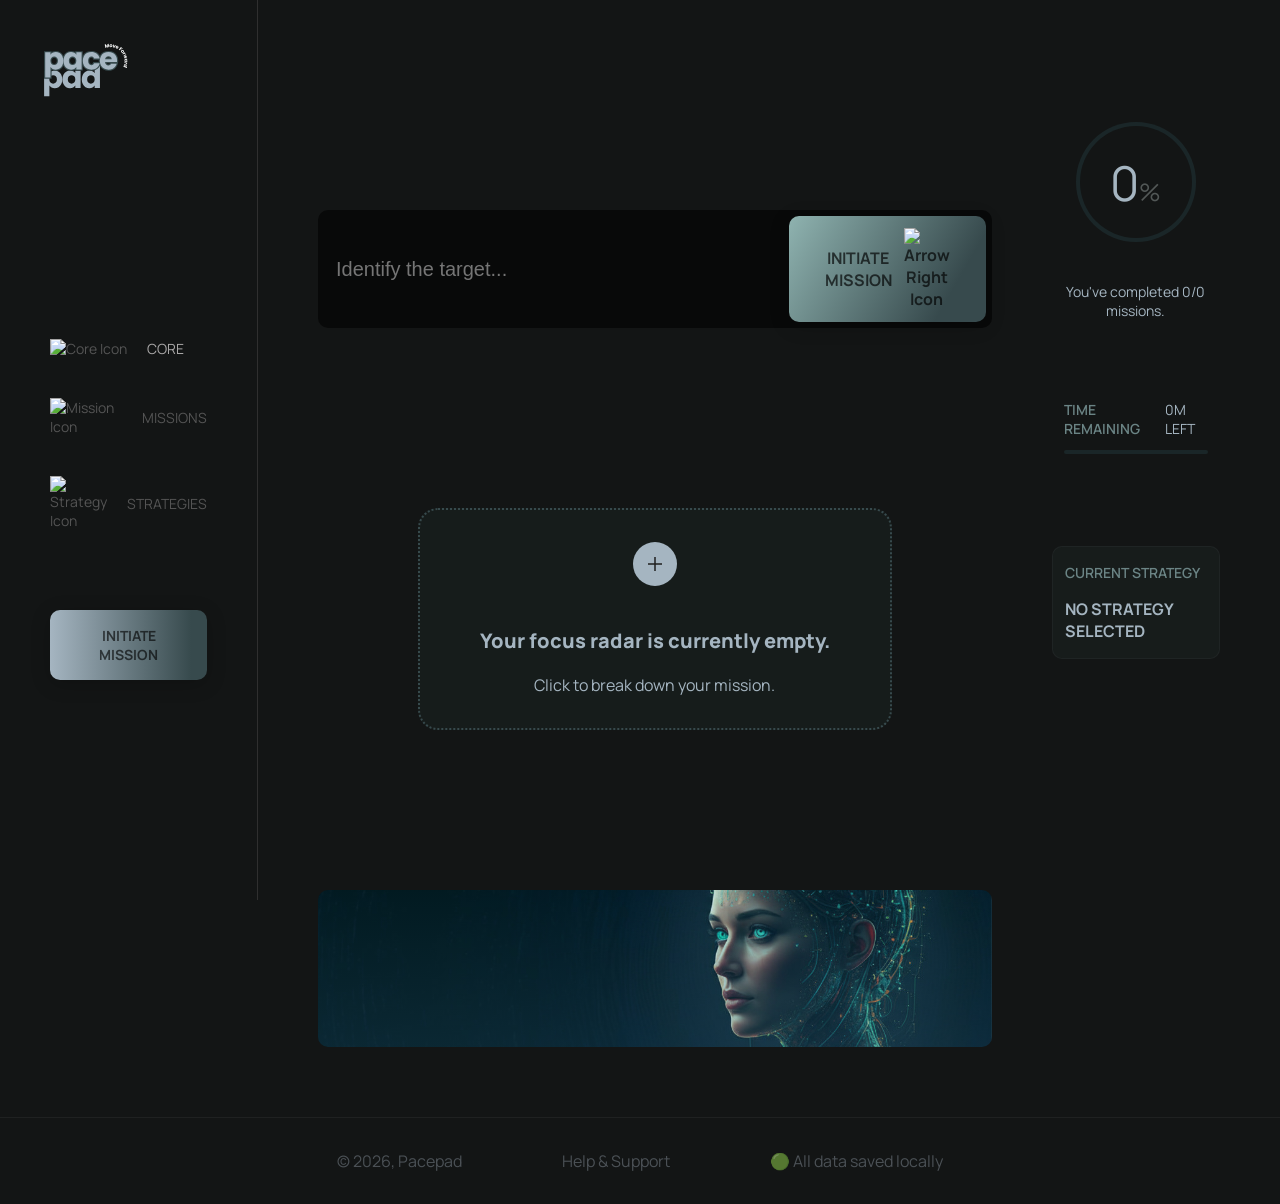
==== commit 21ce5f40: "feat: enhance navigation layout and functionality, improve UI components, and update styles for bett" ====
--- a/index.html
+++ b/index.html
@@ -13,35 +13,58 @@
     <link rel="stylesheet" href="./styles.css" />
   </head>
   <body>
-    <div class="flex-row">
+    <div class="main-layout">
       <header>
-        <nav class="flex-column nav justify-space-between">
-          <a href="./index.html" class="nav__logo"
+        <nav class="nav">
+          <div class="nav__header">
+            <button
+              class="flex-column hamburger"
+              id="hamburgerButton"
+              aria-label="Toggle menu"
+            >
+              <span class="hamburger__line"></span>
+              <span class="hamburger__line"></span>
+              <span class="hamburger__line"></span>
+            </button>
+            <a href="./index.html" class="nav__logo--mobile"
+              ><img src="./assets/pacepad-logo.svg" alt="Pacepad Logo" />
+            </a>
+            <button class="btn btn--primary br-10" id="dashboardButton">
+              Dashboard
+            </button>
+          </div>
+          <a href="./index.html" class="nav__logo--desktop"
             ><img src="./assets/pacepad-logo.svg" alt="Pacepad Logo" />
           </a>
-          <ul class="flex-column nav__list">
-            <li class="flex-row nav__list-item align-center">
-              <img src="./assets/icons/core-icon.svg" alt="Core Icon" />
-              <a href="./index.html" class="list-item--active">CORE</a>
-            </li>
-            <li class="flex-row nav__list-item align-center">
-              <img src="./assets/icons/mission-icon.svg" alt="Mission Icon" />
-              <a href="./missions/missions.html">MISSIONS</a>
-            </li>
-            <li class="flex-row nav__list-item align-center">
-              <img src="./assets/icons/strategy-icon.svg" alt="Strategy Icon" />
-              <a href="./strategies/strategies.html">STRATEGIES</a>
-            </li>
-          </ul>
-          <a
-            href="./missions/newmission.html"
-            class="btn btn--primary br-10 text-center"
-            >INITIATE MISSION</a
-          >
+
+          <div class="flex-column nav__container" id="navListContainer">
+            <ul class="flex-column nav__list">
+              <li class="flex-row nav__list-item align-center">
+                <img src="./assets/icons/core-icon.svg" alt="Core Icon" />
+                <a href="./index.html" class="list-item--active">CORE</a>
+              </li>
+              <li class="flex-row nav__list-item align-center">
+                <img src="./assets/icons/mission-icon.svg" alt="Mission Icon" />
+                <a href="./missions/missions.html">MISSIONS</a>
+              </li>
+              <li class="flex-row nav__list-item align-center">
+                <img
+                  src="./assets/icons/strategy-icon.svg"
+                  alt="Strategy Icon"
+                />
+                <a href="./strategies/strategies.html">STRATEGIES</a>
+              </li>
+            </ul>
+            <a
+              href="./missions/newmission.html"
+              class="btn btn--primary br-10 text-center"
+              >INITIATE MISSION</a
+            >
+          </div>
         </nav>
       </header>
-      <main class="flex-row main__container justify-space-between">
-        <div class="flex-column workspace align-center">
+      <main class="flex-row main__container">
+        <div class="flex-column workspace align-center" id="workspaceContainer">
           <div class="flex-row mission-input align-center br-10">
             <input
               type="text"
@@ -93,7 +116,10 @@
             </div>
           </div>
         </div>
-        <div class="flex-column dashboard align-center">
+        <div
+          class="flex-column dashboard align-center hidden"
+          id="dashboardContainer"
+        >
           <div class="flex-column progress-card align-center">
             <div
               class="flex-row progress-circle align-center progress-circle--lg"
@@ -104,7 +130,7 @@
                 >
               </div>
             </div>
-            <span class="progress__text"></span>
+            <span class="progress__text text-center"></span>
             <div class="timer__container">
               <div
                 class="flex-row justify-space-between align-baseline timer__header"
@@ -128,13 +154,10 @@
         </div>
       </main>
     </div>
-    <footer class="flex-row footer align-baseline">
-      <a href="./index.html">CORE</a>
-      <span>© 2026, Pacepad. All rights reserved.</span>
-      <div class="flex-row footer__info align-baseline">
-        <a href="mailto:busra.kuscu@code2career.eu">Report</a>
-        <p>• LOCAL DATA</p>
-      </div>
+    <footer class="footer">
+      <span>© 2026, Pacepad</span>
+      <a href="mailto:busra.kuscu@code2career.eu">Help & Support</a>
+      <span>🟢 All data saved locally</span>
     </footer>
     <template id="missionCardTemplate">
       <div class="flex-column mission-card align-center" id="missionCard">
--- a/styles.css
+++ b/styles.css
@@ -62,13 +62,13 @@
 }
 
 h2 {
-  font-size: var(--text-2xl);
+  font-size: var(--text-xl);
   letter-spacing: 0.1rem;
   line-height: 150%;
 }
 
 h3 {
-  font-size: var(--text-md);
+  font-size: var(--text-sm);
 }
 
 fieldset {
@@ -122,27 +122,78 @@
   margin-bottom: 20px;
 }
 
+.main-layout {
+  display: flex;
+  flex-direction: column;
+}
+
 .nav {
-  flex-shrink: 0;
-  width: 100%;
-  max-width: 280px;
+  position: relative;
+  width: 100%;
+  padding: 16px;
+
+}
+
+.nav__header {
+  display: flex;
+  flex-direction: row;
+  justify-content: space-between;
+  flex: 1;
+}
+
+.hamburger {
+  gap: 4px;
+  padding: 10px;
+  background: none;
+  border: none;
+  cursor: pointer;
+}
+
+.hamburger__line {
+  width: 16px;
+  height: 2px;
+  border-radius: 2px;
+  transition: all 0.2s ease;
+  background-color: #A5B5C1;
+}
+
+.nav__logo--mobile img {
+  width: 60px;
+  height: auto;
+}
+
+.nav__logo--desktop {
+  display: none;
+}
+
+.nav__container {
+  gap: 40px;
+  position: absolute;
+  top: 100%;
+  left: 0;
   height: 100vh;
-  padding: 30px;
-  border-right: 1px solid #252323;
-}
-
-.nav__logo img {
-  width: 100px;
-  height: auto;
+  padding: 20px;
+  z-index: 999;
+  opacity: 0;
+  visibility: hidden;
+  transform: translateY(-100px);
+  transition: all 0.3s ease-in-out;
+  background-color: #0d1413;
+}
+
+.nav__container--open {
+  opacity: 1;
+  visibility: visible;
+  transform: translateY(0);
 }
 
 .nav__list {
-  gap: 40px;
+  gap: 20px;
 }
 
 .nav__list-item {
-  gap: 20px;
-  font-size: var(--text-sm);
+  gap: 12px;
+  font-size: var(--text-xs);
   color: #545454;
 }
 
@@ -150,38 +201,42 @@
   color: #aba9a9a7;
 }
 
-.list-item--active {
+.list-item--active,
+.list-item--active:visited {
   color: #aaa8a8;
 }
 
 .main__container {
-  gap: 60px;
-  width: 100%;
-  max-width: 1100px;
-  margin: 50px 60px;
+  align-items: center;
+  justify-content: center;
+  gap: 20px;
+  width: 100%;
+  max-width: 400px;
+  min-height: calc(100vh - 100px);
+  margin: 0 auto;
   color: #A5B5C1;
 }
 
 .main__title {
   font-weight: 500;
-  font-size: var(--text-2xl);
+  font-size: var(--text-lg);
 }
 
 .workspace {
-  gap: 20px;
-  width: 100%;
-  max-width: 800px;
+  gap: 12px;
+  width: 100%;
+  max-width: 300px;
 }
 
 .mission-input {
   justify-content: center;
   flex: 0;
   width: 100%;
-  margin-top: 160px;
-  margin-bottom: 60px;
-  padding: 6px 6px 6px 16px;
+  margin-top: 80px;
+  margin-bottom: 20px;
+  padding: 4px 4px 4px 8px;
   border: none;
-  background-color: #0b0b0ba8;
+  background-color: #00000096;
 }
 
 .mission-input:focus-within {
@@ -191,43 +246,44 @@
 
 .mission-input__field {
   width: 100%;
-  font-size: var(--text-xl);
+  font-size: var(--text-md);
   background: none;
   color: #ffffffac;
 }
 
 .mission-input__action {
-  gap: 10px;
+  gap: 4px;
   width: min-content;
-  padding-right: 20px;
-  padding-left: 20px;
-  font-weight: 600;
-  font-size: var(--text-sm);
-  color: #000000a0;
+  padding-right: 12px;
+  padding-left: 12px;
+  font-weight: 700;
+  font-size: var(--text-xs);
+  color: #000000aa;
 }
 
 .empty-state {
-  gap: 20px;
+  gap: 12px;
   justify-content: center;
+  align-items: center;
   max-width: fit-content;
   margin: 0 auto;
-  margin-top: 100px;
-  padding: 32px 60px;
+  margin-top: 60px;
+  padding: 24px 40px;
   border: 2px dotted #374A4D;
   border-radius: 20px;
   background-color: #1d27256c;
 }
 
 .empty-state__icon {
-  padding: 12px;
+  padding: 8px;
   border-radius: 24px;
   background-color: #A5B5C1;
 }
 
 .empty-state__title {
-  margin-top: 16px;
+  margin-top: 8px;
   font-weight: 800;
-  font-size: var(--text-xl);
+  font-size: var(--text-md);
 }
 
 .focus-list {
@@ -236,7 +292,7 @@
 }
 
 .focus-list__title {
-  margin-top: 60px;
+  margin-top: 20px;
   font-weight: 300px;
   font-size: var(--text-xs);
   letter-spacing: 3px;
@@ -244,13 +300,13 @@
 }
 
 #focusList .mission-card__title {
-  font-size: var(--text-sm);
+  font-size: var(--text-xs);
 }
 
 .quote__container {
   width: 100%;
-  margin-top: 140px;
-  padding: 20px;
+  margin-top: 80px;
+  padding: 12px;
   background-image: linear-gradient(rgba(8, 113, 142, 0.233), rgba(27, 99, 127, 0.4)), url('./assets/quote-bg.svg');
   background-size: cover;
   background-repeat: repeat;
@@ -260,14 +316,14 @@
 .quote__content {
   width: 100%;
   max-width: 300px;
-  margin: 20px;
+  margin: 12px;
   font-weight: 600;
   text-shadow: 0 0 12px rgba(27, 114, 121, 0.6), 0 0 24px rgba(52, 172, 185, 0.385);
 }
 
 .quote-author {
   align-self: end;
-  padding-top: 20px;
+  padding-top: 12px;
   font-size: var(--text-xs);
   letter-spacing: 3px;
   border-top: 1px solid #2c4d6776;
@@ -275,17 +331,19 @@
 }
 
 .dashboard {
-  gap: 80px;
-  justify-content: flex-start;
+  gap: 60px;
+  justify-content: center;
+  align-items: center;
   align-self: flex-start;
-  max-width: 300px;
+  max-width: 200px;
   margin-top: 60px;
+
 }
 
 .progress-card {
-  gap: 40px;
+  gap: 24px;
   flex: 1;
-  padding: 12px;
+  padding: 8px;
 }
 
 .progress-circle {
@@ -296,25 +354,25 @@
 }
 
 .progress-circle--lg {
-  width: 200px;
-  height: 200px;
+  width: 120px;
+  height: 120px;
 }
 
 .progress-circle--sm {
-  width: 60px;
-  height: 60px;
+  width: 20px;
+  height: 20px;
 }
 
 .inner-circle {
   justify-content: center;
-  width: calc(100% - 8px);
-  height: calc(100% - 8px);
+  width: calc(100% - 4px);
+  height: calc(100% - 4px);
   border-radius: 50%;
   background-color: var(--color-neutral);
 }
 
 .progress-value--lg {
-  font-size: var(--text-5xl);
+  font-size: var(--text-3xl);
 }
 
 .progress-value--sm {
@@ -322,13 +380,13 @@
 }
 
 .percentage-symbol {
-  font-size: var(--text-2xl);
+  font-size: var(--text-lg);
   color: rgba(101, 107, 106, 0.771);
 }
 
 .progress__text {
-  margin-bottom: 40px;
-  font-size: var(--text-sm);
+  margin-bottom: 28px;
+  font-size: var(--text-xs);
 }
 
 .timer__container {
@@ -338,7 +396,7 @@
 
 .timer__header {
   gap: 12px;
-  margin-bottom: 10px;
+  margin-bottom: 4px;
   font-weight: 700;
 }
 
@@ -350,7 +408,7 @@
 
 .timer__value {
   font-weight: 400;
-  font-size: var(--text-sm);
+  font-size: var(--text-xs);
 }
 
 .timer__progress-bar {
@@ -368,11 +426,11 @@
 }
 
 .strategy__indicator {
-  gap: 16px;
+  gap: 8px;
   justify-content: flex-start;
   width: 100%;
   margin-top: auto;
-  padding: 16px 12px;
+  padding: 8px 4px;
   border: 1px solid #2f313266;
   background-color: #1d272569;
 }
@@ -385,7 +443,7 @@
 
 .indicator__text {
   font-weight: 700;
-  font-size: var(--text-md);
+  font-size: var(--text-sm);
 }
 
 .mission-card {
@@ -980,6 +1038,7 @@
 }
 
 .status__dot {
+
   width: 12px;
   height: 12px;
   transition: all 0.3s ease;
@@ -1005,8 +1064,9 @@
 }
 
 .btn--primary {
-  padding: 16px 40px;
-  font-weight: 600;
+  padding: 8px 24px;
+  font-size: var(--text-xs);
+  font-weight: 700;
   background: linear-gradient(90deg, var(--color-tertiary) 0, var(--color-secondary) 90%);
   transition: all 0.4s cubic-bezier(0.4, 0, 0.2, 1);
   box-shadow: 0 4px 20px rgba(0, 0, 0, 0.2);
@@ -1020,8 +1080,8 @@
 }
 
 .btn--secondary {
-  padding: 12px 16px;
-  background: linear-gradient(90deg, var(--color-primary) 0%, var(--color-secondary)80%);
+  padding: 4px 8px;
+  background: linear-gradient(120deg, var(--color-primary) 0%, var(--color-secondary)80%);
   transition: all 0.4s cubic-bezier(0.4, 0, 0.2, 1);
   box-shadow: 0 4px 20px rgba(0, 0, 0, 0.2);
   color: #000000a0;
@@ -1033,7 +1093,7 @@
 }
 
 .btn--tertiary {
-  padding: 8px 16px;
+  padding: 4px 12px;
   background: transparent;
   transition: all 0.3s ease;
   color: #c3c6cacf;
@@ -1048,26 +1108,478 @@
 }
 
 .button__container {
-  gap: 8px;
-  padding: 5px 12px;
+  gap: 4px;
+  padding: 2px 8px;
   background-color: #252f374f;
 }
 
 .footer {
-  gap: 100px;
+  display: flex;
+  flex-direction: column-reverse;
   justify-content: center;
-  margin: 10px;
-  color: #c9c3c38b;
-}
-
-.footer__info {
+  align-items: center;
   gap: 12px;
+  width: 100%;
+  padding: 20px;
+  margin-top: 16px;
+  border-top: 1px solid rgba(255, 255, 255, 0.05);
+  color: #6c757da0;
+}
+
+.footer a:hover {
+  color: #ffffff82
 }
 
 .hidden {
   display: none;
 }
 
-@media all and (min-width: 640px) and (max-width: 1023.98px) {}
-
-@media all and (min-width: 1024px) {}+@media all and (min-width: 640px) and (max-width: 1023.98px) {
+
+  h2 {
+    font-size: var(--text-2xl);
+    letter-spacing: 0.1rem;
+    line-height: 150%;
+  }
+
+  h3 {
+    font-size: var(--text-md);
+  }
+
+  .main-layout {
+    display: flex;
+    flex-direction: row;
+  }
+
+  .nav {
+    display: flex;
+    flex-direction: column;
+    align-items: flex-start;
+    gap: 160px;
+    max-width: 200px;
+    height: 80vh;
+    padding: 24px;
+    border-right: 1px solid #383636c8;
+  }
+
+  .nav__header {
+    display: none;
+  }
+
+  .hamburger {
+    display: none;
+  }
+
+  .nav__logo--mobile {
+    display: none;
+  }
+
+  .nav__logo--desktop {
+    display: block;
+    padding: 8px;
+  }
+
+  .nav__logo--desktop img {
+    width: 100px;
+    height: auto;
+  }
+
+  .nav__container {
+    gap: 60px;
+    position: static;
+    opacity: 1;
+    visibility: visible;
+    transform: none;
+    background: transparent;
+  }
+
+  .nav__list {
+    gap: 30px;
+  }
+
+  .nav__list-item {
+    gap: 16px;
+    font-size: var(--text-sm);
+  }
+
+  .main__container {
+    justify-content: space-between;
+    gap: 40px;
+    max-width: 800px;
+    margin: 32px 44px;
+  }
+
+  .main__title {
+    font-size: var(--text-xl);
+  }
+
+  .workspace {
+    display: flex;
+    gap: 16px;
+    max-width: 400px;
+  }
+
+  .mission-input {
+    margin-top: 120px;
+    margin-bottom: 40px;
+    padding: 4px 4px 4px 12px;
+  }
+
+  .mission-input__field {
+    font-size: var(--text-lg);
+  }
+
+  .mission-input__action {
+    gap: 8px;
+    padding-right: 16px;
+    padding-left: 16px;
+    font-size: var(--text-sm);
+  }
+
+  .empty-state {
+    gap: 16px;
+    margin-top: 80px;
+    padding: 28px 48px;
+  }
+
+  .empty-state__icon {
+    padding: 8px;
+  }
+
+  .empty-state__title {
+    margin-top: 12px;
+    font-size: var(--text-lg);
+  }
+
+  .focus-list__title {
+    margin-top: 40px;
+    font-size: var(--text-sm);
+  }
+
+  #focusList .mission-card__title {
+    font-size: var(--text-sm);
+  }
+
+  .quote__container {
+    margin-top: 120px;
+    padding: 16px;
+  }
+
+  .quote__content {
+    max-width: 400px;
+    margin: 16px;
+  }
+
+  .quote-author {
+    padding-top: 16px;
+  }
+
+  .dashboard {
+    display: flex;
+    gap: 60px;
+  }
+
+  .progress-card {
+    gap: 32px;
+    padding: 8px;
+  }
+
+  .progress-circle--lg {
+    width: 160px;
+    height: 160px;
+  }
+
+  .progress-circle--sm {
+    width: 40px;
+    height: 40px;
+  }
+
+  .inner-circle {
+    width: calc(100% - 8px);
+    height: calc(100% - 8px);
+  }
+
+  .progress-value--lg {
+    font-size: var(--text-4xl);
+  }
+
+  .percentage-symbol {
+    font-size: var(--text-xl);
+  }
+
+  .progress__text {
+    margin-bottom: 36px;
+    font-size: var(--text-sm);
+  }
+
+  .timer__header {
+    margin-bottom: 8px;
+  }
+
+  .timer__label {
+    font-size: var(--text-sm);
+  }
+
+  .timer__value {
+    font-size: var(--text-sm);
+  }
+
+  .strategy__indicator {
+    gap: 12px;
+    padding: 12px 8px;
+  }
+
+  .indicator__label {
+    font-size: var(--text-sm);
+  }
+
+  .indicator__text {
+    font-size: var(--text-sm);
+  }
+
+  .btn--primary {
+    padding: 12px 32px;
+    font-size: var(--text-sm);
+  }
+
+  .btn--secondary {
+    padding: 8px 12px;
+  }
+
+  .btn--tertiary {
+    padding: 8px 16px;
+  }
+
+  .button__container {
+    gap: 8px;
+    padding: 4px 12px;
+  }
+
+  .footer {
+    display: flex;
+    flex-direction: row;
+    align-items: baseline;
+    gap: 80px;
+    padding: 24px;
+    margin-top: 16px;
+  }
+}
+
+@media all and (min-width: 1024px) {
+
+  h2 {
+    font-size: var(--text-2xl);
+  }
+
+  h3 {
+    font-size: var(--text-md);
+  }
+
+  .main-layout {
+    display: flex;
+    flex-direction: row;
+  }
+
+  .nav {
+    display: flex;
+    flex-direction: column;
+    align-items: flex-start;
+    gap: 200px;
+    max-width: 280px;
+    height: 100vh;
+    padding: 30px;
+    border-right: 1px solid #383636c8;
+  }
+
+  .nav__header {
+    display: none;
+  }
+
+  .hamburger {
+    display: none;
+  }
+
+  .nav__logo--mobile {
+    display: none;
+  }
+
+  .nav__logo--desktop {
+    display: block;
+    padding: 12px;
+  }
+
+  .nav__logo--desktop img {
+    width: 100px;
+    height: auto;
+  }
+
+  .nav__container {
+    gap: 80px;
+    position: static;
+    opacity: 1;
+    visibility: visible;
+    transform: none;
+    background: transparent;
+  }
+
+  .nav__list {
+    gap: 40px;
+  }
+
+  .nav__list-item {
+    gap: 20px;
+    font-size: var(--text-sm);
+  }
+
+  .main__container {
+    justify-content: space-between;
+    gap: 60px;
+    max-width: 1100px;
+    margin: 50px 60px;
+  }
+
+  .main__title {
+    font-size: var(--text-2xl);
+  }
+
+  .workspace {
+    display: flex;
+    gap: 20px;
+    max-width: 800px;
+  }
+
+  .mission-input {
+    margin-top: 160px;
+    margin-bottom: 60px;
+    padding: 6px 6px 6px 16px;
+  }
+
+  .mission-input__field {
+    font-size: var(--text-xl);
+  }
+
+  .mission-input__action {
+    gap: 12px;
+    padding-right: 20px;
+    padding-left: 20px;
+    font-size: var(--text-md);
+  }
+
+  .empty-state {
+    gap: 20px;
+    margin-top: 100px;
+    padding: 32px 60px;
+  }
+
+  .empty-state__icon {
+    padding: 12px;
+  }
+
+  .empty-state__title {
+    margin-top: 16px;
+    font-size: var(--text-xl);
+  }
+
+  .focus-list__title {
+    margin-top: 60px;
+    font-size: var(--text-sm);
+  }
+
+  #focusList .mission-card__title {
+    font-size: var(--text-md);
+  }
+
+  .quote__container {
+    margin-top: 140px;
+    padding: 20px;
+  }
+
+  .quote__content {
+    max-width: 800px;
+    margin: 20px;
+  }
+
+  .quote-author {
+    padding-top: 20px;
+  }
+
+  .dashboard {
+    display: flex;
+    gap: 80px;
+  }
+
+  .progress-card {
+    gap: 40px;
+    padding: 12px;
+  }
+
+  .inner-circle {
+    width: calc(100% - 8px);
+    height: calc(100% - 8px);
+  }
+
+  .progress-value--lg {
+    font-size: var(--text-5xl);
+  }
+
+  .percentage-symbol {
+    font-size: var(--text-2xl);
+  }
+
+  .progress__text {
+    margin-bottom: 40px;
+    font-size: var(--text-sm);
+  }
+
+  .timer__header {
+    margin-bottom: 12px;
+  }
+
+  .timer__label {
+    font-size: var(--text-sm);
+  }
+
+  .timer__value {
+    font-size: var(--text-sm);
+  }
+
+  .strategy__indicator {
+    gap: 16px;
+    padding: 16px 12px;
+  }
+
+  .indicator__label {
+    font-size: var(--text-sm);
+  }
+
+  .indicator__text {
+    font-size: var(--text-md);
+  }
+
+  .btn--primary {
+    padding: 16px 40px;
+    font-size: var(--text-sm);
+  }
+
+  .btn--secondary {
+    padding: 12px 16px;
+  }
+
+  .btn--tertiary {
+    padding: 8px 16px;
+  }
+
+  .button__container {
+    gap: 8px;
+    padding: 4px 12px;
+  }
+
+  .footer {
+    display: flex;
+    flex-direction: row;
+    align-items: baseline;
+    gap: 100px;
+    padding: 32px;
+    margin-top: 20px;
+  }
+}
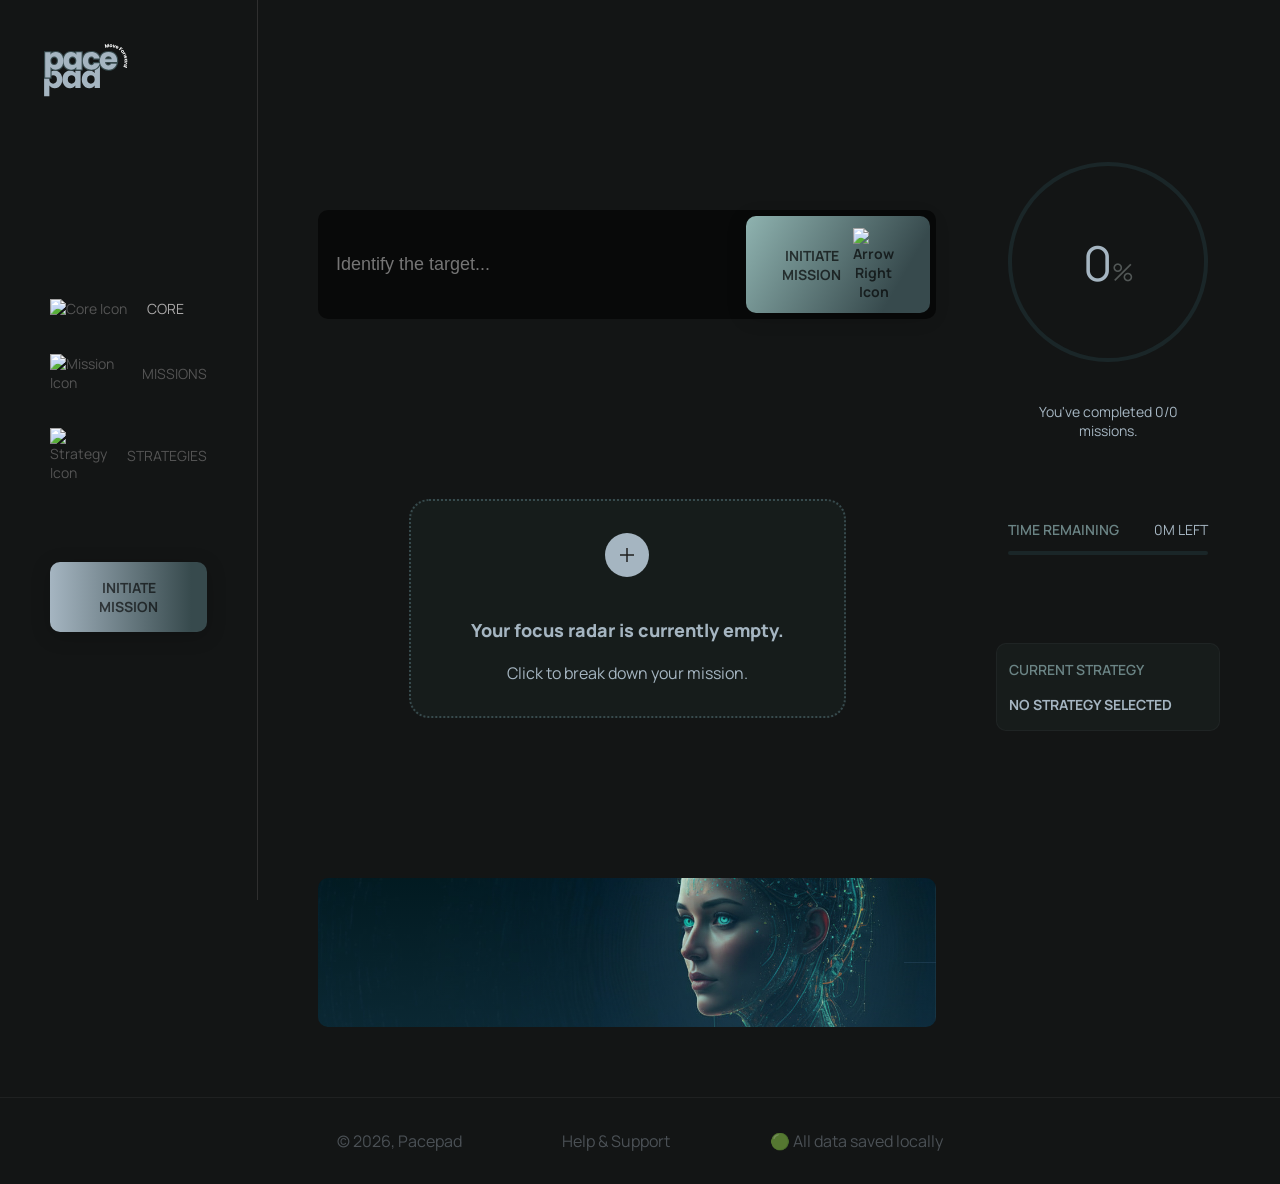
==== commit 3127aa30: "Refactor navigation and dashboard integration across HTML, CSS, and JavaScript files - Updated navig" ====
--- a/index.html
+++ b/index.html
@@ -29,9 +29,14 @@
             <a href="./index.html" class="nav__logo--mobile"
               ><img src="./assets/pacepad-logo.svg" alt="Pacepad Logo" />
             </a>
-            <button class="btn btn--primary br-10" id="dashboardButton">
+
+            <a
+              href="./index.html#dashboard"
+              class="btn btn--primary br-10 dashboard__button"
+              id="dashboardButton"
+            >
               Dashboard
-            </button>
+            </a>
           </div>
           <a href="./index.html" class="nav__logo--desktop"
             ><img src="./assets/pacepad-logo.svg" alt="Pacepad Logo" />
@@ -116,10 +121,7 @@
             </div>
           </div>
         </div>
-        <div
-          class="flex-column dashboard align-center hidden"
-          id="dashboardContainer"
-        >
+        <div class="dashboard align-center hidden" id="dashboardContainer">
           <div class="flex-column progress-card align-center">
             <div
               class="flex-row progress-circle align-center progress-circle--lg"
--- a/styles.css
+++ b/styles.css
@@ -160,6 +160,13 @@
 .nav__logo--mobile img {
   width: 60px;
   height: auto;
+}
+
+.dashboard__button {
+  display: flex;
+  justify-content: center;
+  align-items: center;
+  height: 40px;
 }
 
 .nav__logo--desktop {
@@ -223,6 +230,7 @@
 }
 
 .workspace {
+  margin: 0 auto;
   gap: 12px;
   width: 100%;
   max-width: 300px;
@@ -266,6 +274,7 @@
   justify-content: center;
   align-items: center;
   max-width: fit-content;
+  text-align: center;
   margin: 0 auto;
   margin-top: 60px;
   padding: 24px 40px;
@@ -322,8 +331,9 @@
 }
 
 .quote-author {
-  align-self: end;
+  align-self: center;
   padding-top: 12px;
+  padding-right: 32px;
   font-size: var(--text-xs);
   letter-spacing: 3px;
   border-top: 1px solid #2c4d6776;
@@ -331,17 +341,16 @@
 }
 
 .dashboard {
+  margin: 0 auto;
   gap: 60px;
   justify-content: center;
-  align-items: center;
   align-self: flex-start;
-  max-width: 200px;
-  margin-top: 60px;
-
+  margin-top: 100px;
+  max-width: 400px;
 }
 
 .progress-card {
-  gap: 24px;
+  gap: 40px;
   flex: 1;
   padding: 8px;
 }
@@ -429,7 +438,7 @@
   gap: 8px;
   justify-content: flex-start;
   width: 100%;
-  margin-top: auto;
+  margin-top: 60px;
   padding: 8px 4px;
   border: 1px solid #2f313266;
   background-color: #1d272569;
@@ -620,24 +629,24 @@
 }
 
 .mission__container {
-  gap: 24px;
+  align-self: flex-start;
+  gap: 8px;
   flex: 1;
-  width: 100%;
-  margin-left: 40px;
-  margin-right: 40px;
+  max-width: 400px;
+  width: 100%;
+  margin: 20px;
   color: #A5B5C1;
 }
 
 .missions__title {
-  font-size: var(--text-md);
-  letter-spacing: 0.2rem;
+  font-size: var(--text-xs);
 }
 
 .status-message {
   position: fixed;
-  bottom: 60px;
-  right: 20px;
-  padding: 15px 25px;
+  bottom: 40px;
+  right: 12px;
+  padding: 8px 16px;
   z-index: 1000;
   transform: translateY(20px);
   transition: all 0.5s ease;
@@ -648,16 +657,19 @@
 .form__container {
   gap: 10px;
   width: 100%;
-  max-width: 900px;
+  max-width: 350px;
 }
 
 .form__header {
-  gap: 16px;
+  display: flex;
+  flex-direction: column;
+  align-items: flex-start;
+  gap: 12px;
 }
 
 .form__legend {
   width: 100%;
-  margin-bottom: 20px;
+  margin-bottom: 12px;
   font-weight: 700;
   font-size: var(--text-xs);
   letter-spacing: 2px;
@@ -665,9 +677,9 @@
 
 .form-title__input {
   width: 100%;
-  max-width: 700px;
-  padding: 20px 32px;
-  font-size: var(--text-xl);
+  max-width: 400px;
+  padding: 16px 24px;
+  font-size: var(--text-md);
   color: #ffffffac;
   background-color: #0b0b0b7b;
 }
@@ -675,7 +687,7 @@
 .toggle__container {
   gap: 8px;
   width: fit-content;
-  padding: 20px 14px;
+  padding: 16px 12px;
   background: #1a1c1e;
 }
 
@@ -718,21 +730,21 @@
 
 .form__error {
   font-weight: 800;
-  font-size: var(--text-sm);
+  font-size: var(--text-xs);
   color: #71c1b5ec;
 }
 
 .mission-types__container {
   display: grid;
   grid-template-columns: repeat(2, 1fr);
-  gap: 16px;
+  gap: 12px;
   justify-content: start;
   align-items: baseline;
-  margin-bottom: 32px;
+  margin-bottom: 24px;
 }
 
 .mission-types__option {
-  padding: 12px 24px;
+  padding: 8px 16px;
   cursor: pointer;
   border: 1px solid #2f313266;
   box-shadow: 0 4px 10px rgba(0, 0, 0, 0.4);
@@ -767,7 +779,7 @@
 }
 
 .option__title {
-  font-size: var(--text-sm);
+  font-size: var(--text-xs);
   color: #f3f4f6df;
 }
 
@@ -777,6 +789,7 @@
 }
 
 .form__context {
+  font-size: var(--text-xs);
   line-height: 150%;
   letter-spacing: 2px;
   color: var(--color-tertiary);
@@ -784,30 +797,30 @@
 }
 
 .breakdown__list {
-  gap: 20px;
+  gap: 12px;
 }
 
 .breakdown__list-item {
   gap: 16px;
   justify-content: center;
-  min-height: 84px;
-  padding: 12px 40px;
+  min-height: 80px;
+  padding: 8px 16px;
   border: 1px solid #131515;
   box-shadow: 0 4px 10px rgba(0, 0, 0, 0.603);
   background-color: #1a1c1e;
 }
 
 .list-item__number {
-  margin-right: 32px;
+  margin-right: 16px;
   font-weight: 700;
-  font-size: var(--text-xl);
+  font-size: var(--text-md);
   color: #3e4b4dd6;
 }
 
 .list-item__input {
   flex: 1;
   width: 100%;
-  font-size: var(--text-lg);
+  font-size: var(--text-sm);
   color: #ffffffac;
 }
 
@@ -816,15 +829,17 @@
 }
 
 .list-item__actions {
+  display: flex;
+  flex-direction: column;
   gap: 8px;
 }
 
 .set-time__button {
-  gap: 8px;
+  gap: 4px;
   justify-content: center;
-  min-width: 130px;
-  padding: 10px;
-  font-size: var(--text-sm);
+  min-width: 80px;
+  padding: 8px;
+  font-size: var(--text-xs);
   border-radius: 40px;
   box-shadow: 0 0 3px 0 #c5dcdb33;
   color: #bdc0c2db;
@@ -836,11 +851,13 @@
 }
 
 .delete__button {
-  max-width: 90px;
-  padding: 10px;
-  background: none;
+  min-width: 80px;
+  padding: 8px;
+  font-size: var(--text-xs);
+  border-radius: 40px;
   box-shadow: 0 0 3px 0 #c5dcdb33;
   color: #a5b5c1c4;
+  background: none;
 }
 
 .delete__button:hover {
@@ -859,10 +876,11 @@
 }
 
 .submit__button {
-  gap: 12px;
+  gap: 8px;
   max-width: max-content;
   margin: 0 auto;
-  padding: 20px 40px;
+  margin-bottom: 16px;
+  padding: 12px 24px;
   font-weight: 600;
   background: linear-gradient(90deg, var(--color-tertiary) 0, var(--color-secondary) 90%);
   color: #232626;
@@ -870,29 +888,29 @@
 
 .calibration__container {
   position: relative;
-  gap: 60px;
+  gap: 20px;
   justify-content: center;
   flex: 1;
   width: 100%;
-  padding: 40px;
+  padding: 12px;
   border-radius: 16px;
   background: radial-gradient(circle at center, #1a2a28 0%, #0d1413 100%);
   user-select: none;
 }
 
 .column__time {
-  min-width: 80px;
+  min-width: 20px;
 }
 
 .column__label {
-  margin-bottom: 15px;
+  margin-bottom: 8px;
   font-size: var(--text-xs);
   letter-spacing: 2px;
   color: #6b8783;
 }
 
 .calibration__button {
-  font-size: var(--text-xl);
+  font-size: var(--text-md);
   cursor: pointer;
   transition: color 0.3s ease;
   color: #3a4b49;
@@ -903,26 +921,26 @@
 }
 
 .current__value {
-  font-size: var(--text-2xl);
+  font-size: var(--text-md);
   transition: all 0.3s cubic-bezier(0.4, 0, 0.2, 1);
   color: #2a3b39;
 }
 
 .current__value.active {
   font-weight: 700;
-  font-size: var(--text-6xl);
+  font-size: var(--text-3xl);
   text-shadow: 0 0 20px rgba(0, 229, 255, 0.4);
   color: #c9f5f0;
 }
 
 .time-separator {
-  margin-top: 10px;
-  font-size: var(--text-4xl);
+  margin-top: 4px;
+  font-size: var(--text-2xl);
   color: #2a3b39;
 }
 
 .time-picker__button {
-  padding: 12px 48px;
+  padding: 8px 32px;
   border: 1px solid #b6babc32;
   border-radius: 30px;
   box-shadow:
@@ -943,7 +961,7 @@
   left: 50%;
   transform: translateX(-50%);
   z-index: 1000;
-  padding: 20px 60px;
+  padding: 12px 24px;
   box-shadow: 0 0 0 9999px rgba(0, 0, 0, 0.6);
   color: #ffffff;
   background-color: #b6babc32;
@@ -970,16 +988,18 @@
 }
 
 .strategy__container {
-  gap: 30px;
-  max-width: 1100px;
-  margin: 40px;
+  display: flex;
+  flex-direction: column;
+  gap: 20px;
+  max-width: 600px;
+  margin: 30px;
 }
 
 .strategy-card {
   position: relative;
-  gap: 24px;
+  gap: 16px;
   flex: 1;
-  padding: 30px;
+  padding: 20px;
   cursor: pointer;
   transform: scale(0.9);
   opacity: 0.7;
@@ -994,12 +1014,12 @@
   z-index: 10;
   box-shadow: 0 0 30px rgba(130, 127, 127, 0.308);
   border-color: var(--color-tertiary);
-  color: #e4e9ed;
+  color: #e4e9eddc;
 }
 
 .card__icon {
   padding: 10px;
-  border-radius: 50px;
+  border-radius: 50%;
   border: 1px solid #717c8457;
 }
 
@@ -1012,7 +1032,7 @@
 }
 
 .card__text {
-  font-size: var(--text-md);
+  font-size: var(--text-xs);
   line-height: 150%;
 }
 
@@ -1038,7 +1058,6 @@
 }
 
 .status__dot {
-
   width: 12px;
   height: 12px;
   transition: all 0.3s ease;
@@ -1146,51 +1165,9 @@
     font-size: var(--text-md);
   }
 
-  .main-layout {
-    display: flex;
-    flex-direction: row;
-  }
-
-  .nav {
-    display: flex;
-    flex-direction: column;
-    align-items: flex-start;
-    gap: 160px;
-    max-width: 200px;
-    height: 80vh;
-    padding: 24px;
-    border-right: 1px solid #383636c8;
-  }
-
-  .nav__header {
-    display: none;
-  }
-
-  .hamburger {
-    display: none;
-  }
-
-  .nav__logo--mobile {
-    display: none;
-  }
-
-  .nav__logo--desktop {
-    display: block;
-    padding: 8px;
-  }
-
-  .nav__logo--desktop img {
-    width: 100px;
+  .nav__logo--mobile img {
+    width: 80px;
     height: auto;
-  }
-
-  .nav__container {
-    gap: 60px;
-    position: static;
-    opacity: 1;
-    visibility: visible;
-    transform: none;
-    background: transparent;
   }
 
   .nav__list {
@@ -1203,24 +1180,22 @@
   }
 
   .main__container {
-    justify-content: space-between;
-    gap: 40px;
-    max-width: 800px;
-    margin: 32px 44px;
+    gap: 30px;
+    max-width: 700px;
+    margin: 0 auto
   }
 
   .main__title {
     font-size: var(--text-xl);
+    margin-bottom: 20px;
   }
 
   .workspace {
-    display: flex;
     gap: 16px;
-    max-width: 400px;
+    max-width: 500px;
   }
 
   .mission-input {
-    margin-top: 120px;
     margin-bottom: 40px;
     padding: 4px 4px 4px 12px;
   }
@@ -1266,7 +1241,6 @@
   }
 
   .quote__content {
-    max-width: 400px;
     margin: 16px;
   }
 
@@ -1275,13 +1249,7 @@
   }
 
   .dashboard {
-    display: flex;
-    gap: 60px;
-  }
-
-  .progress-card {
-    gap: 32px;
-    padding: 8px;
+    max-width: 500px;
   }
 
   .progress-circle--lg {
@@ -1336,6 +1304,176 @@
   .indicator__text {
     font-size: var(--text-sm);
   }
+
+  .form__container {
+    max-width: 600px;
+  }
+
+  .form__header {
+    display: flex;
+    flex-direction: row;
+    gap: 16px;
+  }
+
+  .form__legend {
+    margin-bottom: 16px;
+  }
+
+  .form-title__input {
+    max-width: 400px;
+    padding: 20px 28px;
+    font-size: var(--text-lg);
+  }
+
+  .form__error {
+    font-size: var(--text-sm);
+  }
+
+  .mission-types__container {
+    gap: 16px;
+    margin-bottom: 32px;
+  }
+
+  .mission-types__option {
+    padding: 12px 24px;
+  }
+
+  .option__title {
+    font-size: var(--text-sm);
+  }
+
+  .form__context {
+    font-size: var(--text-sm);
+  }
+
+  .breakdown__list {
+    gap: 16px;
+  }
+
+  .breakdown__list-item {
+    gap: 12px;
+    min-height: 84px;
+    padding: 12px 32px;
+  }
+
+  .list-item__number {
+    margin-right: 24px;
+    font-size: var(--text-lg);
+  }
+
+  .list-item__input {
+    font-size: var(--text-md);
+  }
+
+  .list-item__actions {
+    display: flex;
+    flex-direction: row;
+  }
+
+  .set-time__button {
+    min-width: 100px;
+    padding: 12px;
+    font-size: var(--text-sm);
+  }
+
+  .delete__button {
+    min-width: 100px;
+    padding: 12px;
+    font-size: var(--text-sm);
+  }
+
+  .submit__button {
+    gap: 12px;
+    padding: 16px 32px;
+    margin-bottom: 20px;
+  }
+
+  .calibration__container {
+    gap: 40px;
+    padding: 20px;
+  }
+
+  .column__time {
+    min-width: 40px;
+  }
+
+  .column__label {
+    margin-bottom: 12px;
+  }
+
+  .calibration__button {
+    font-size: var(--text-lg);
+  }
+
+  .current__value {
+    font-size: var(--text-xl);
+  }
+
+  .current__value.active {
+    font-size: var(--text-5xl);
+  }
+
+  .time-separator {
+    margin-top: 12px;
+    font-size: var(--text-3xl);
+  }
+
+  .time-picker__button {
+    padding: 12px 48px;
+  }
+
+  .error-message {
+    padding: 20px 60px;
+  }
+
+  .mission__container {
+    gap: 16px;
+    margin: 32px;
+    max-width: 600px;
+  }
+
+  .missions__title {
+    font-size: var(--text-sm);
+    letter-spacing: 0.2rem;
+  }
+
+
+  .status-message {
+    bottom: 60px;
+    right: 20px;
+    padding: 16px 24px;
+  }
+
+
+
+
+
+
+
+
+
+
+
+
+
+
+  .strategy__container {
+    display: grid;
+    grid-template-columns: 300px 300px;
+    grid-template-rows: 1fr 1fr;
+    gap: 30px;
+    max-width: 800px;
+  }
+
+  .strategy-card {
+    gap: 20px;
+    padding: 24px;
+  }
+
+  .card__text {
+    font-size: var(--text-sm);
+  }
+
 
   .btn--primary {
     padding: 12px 32px;
@@ -1384,7 +1522,7 @@
     display: flex;
     flex-direction: column;
     align-items: flex-start;
-    gap: 200px;
+    gap: 160px;
     max-width: 280px;
     height: 100vh;
     padding: 30px;
@@ -1423,7 +1561,7 @@
   }
 
   .nav__list {
-    gap: 40px;
+    gap: 36px;
   }
 
   .nav__list-item {
@@ -1455,14 +1593,14 @@
   }
 
   .mission-input__field {
-    font-size: var(--text-xl);
+    font-size: var(--text-lg);
   }
 
   .mission-input__action {
     gap: 12px;
     padding-right: 20px;
     padding-left: 20px;
-    font-size: var(--text-md);
+    font-size: var(--text-sm);
   }
 
   .empty-state {
@@ -1477,7 +1615,7 @@
 
   .empty-state__title {
     margin-top: 16px;
-    font-size: var(--text-xl);
+    font-size: var(--text-lg);
   }
 
   .focus-list__title {
@@ -1500,12 +1638,13 @@
   }
 
   .quote-author {
-    padding-top: 20px;
+    align-self: flex-end;
   }
 
   .dashboard {
     display: flex;
-    gap: 80px;
+    flex-direction: column;
+    gap: 16px;
   }
 
   .progress-card {
@@ -1513,6 +1652,11 @@
     padding: 12px;
   }
 
+  .progress-circle--lg {
+    width: 200px;
+    height: 200px;
+  }
+
   .inner-circle {
     width: calc(100% - 8px);
     height: calc(100% - 8px);
@@ -1553,11 +1697,195 @@
   }
 
   .indicator__text {
+    font-size: var(--text-sm);
+  }
+
+  .form__container {
+    max-width: 900px;
+  }
+
+  .form__header {
+    display: flex;
+    flex-direction: row;
+    gap: 16px;
+  }
+
+  .form__legend {
+    margin-bottom: 20px;
+  }
+
+  .form-title__input {
+    max-width: 700px;
+    padding: 20px 32px;
+    font-size: var(--text-xl);
+  }
+
+  .toggle__container {
+    gap: 8px;
+    padding: 20px 14px;
+  }
+
+  .form__error {
+    font-size: var(--text-sm);
+  }
+
+  .mission-types__container {
+    gap: 16px;
+    margin-bottom: 32px;
+  }
+
+  .mission-types__option {
+    padding: 12px 24px;
+  }
+
+  .option__title {
+    font-size: var(--text-sm);
+  }
+
+  .form__context {
+    font-size: var(--text-sm);
+  }
+
+  .breakdown__list {
+    gap: 20px;
+  }
+
+  .breakdown__list-item {
+    gap: 16px;
+    min-height: 88px;
+    padding: 12px 40px;
+  }
+
+  .list-item__number {
+    margin-right: 32px;
+    font-size: var(--text-xl);
+  }
+
+  .list-item__input {
+    font-size: var(--text-lg);
+  }
+
+  .list-item__actions {
+    display: flex;
+    flex-direction: row;
+  }
+
+  .set-time__button {
+    min-width: 130px;
+    padding: 12px;
+    font-size: var(--text-sm);
+  }
+
+  .delete__button {
+    min-width: 130px;
+    padding: 12px;
+    font-size: var(--text-sm);
+  }
+
+  .submit__button {
+    gap: 12px;
+    padding: 20px 40px;
+    margin-bottom: 24px;
+  }
+
+  .calibration__container {
+    gap: 60px;
+    padding: 40px;
+  }
+
+  .column__time {
+    min-width: 80px;
+  }
+
+  .column__label {
+    margin-bottom: 16px;
+  }
+
+  .calibration__button {
+    font-size: var(--text-xl);
+  }
+
+  .current__value {
+    font-size: var(--text-2xl);
+  }
+
+  .current__value.active {
+    font-size: var(--text-6xl);
+  }
+
+  .time-separator {
+    margin-top: 12px;
+    font-size: var(--text-4xl);
+  }
+
+  .time-picker__button {
+    padding: 12px 48px;
+  }
+
+  .error-message {
+    padding: 20px 60px;
+  }
+
+  .mission__container {
+    gap: 24px;
+    margin: 40px;
+    max-width: 900px;
+  }
+
+  .missions__title {
     font-size: var(--text-md);
-  }
+    letter-spacing: 0.2rem;
+  }
+
+  .status-message {
+    bottom: 60px;
+    right: 20px;
+    padding: 16px 24px;
+  }
+
+
+
+
+
+
+
+
+
+
+
+
+
+
+
+
+
+
+
+
+
+
+
+
+
+  .strategy__container {
+    display: flex;
+    flex-direction: row;
+    max-width: 1100px;
+  }
+
+  .strategy-card {
+    gap: 24px;
+    padding: 30px;
+  }
+
+  .card__text {
+    font-size: var(--text-md);
+    line-height: 150%;
+  }
+
 
   .btn--primary {
-    padding: 16px 40px;
+    padding: 16px 36px;
     font-size: var(--text-sm);
   }
 
